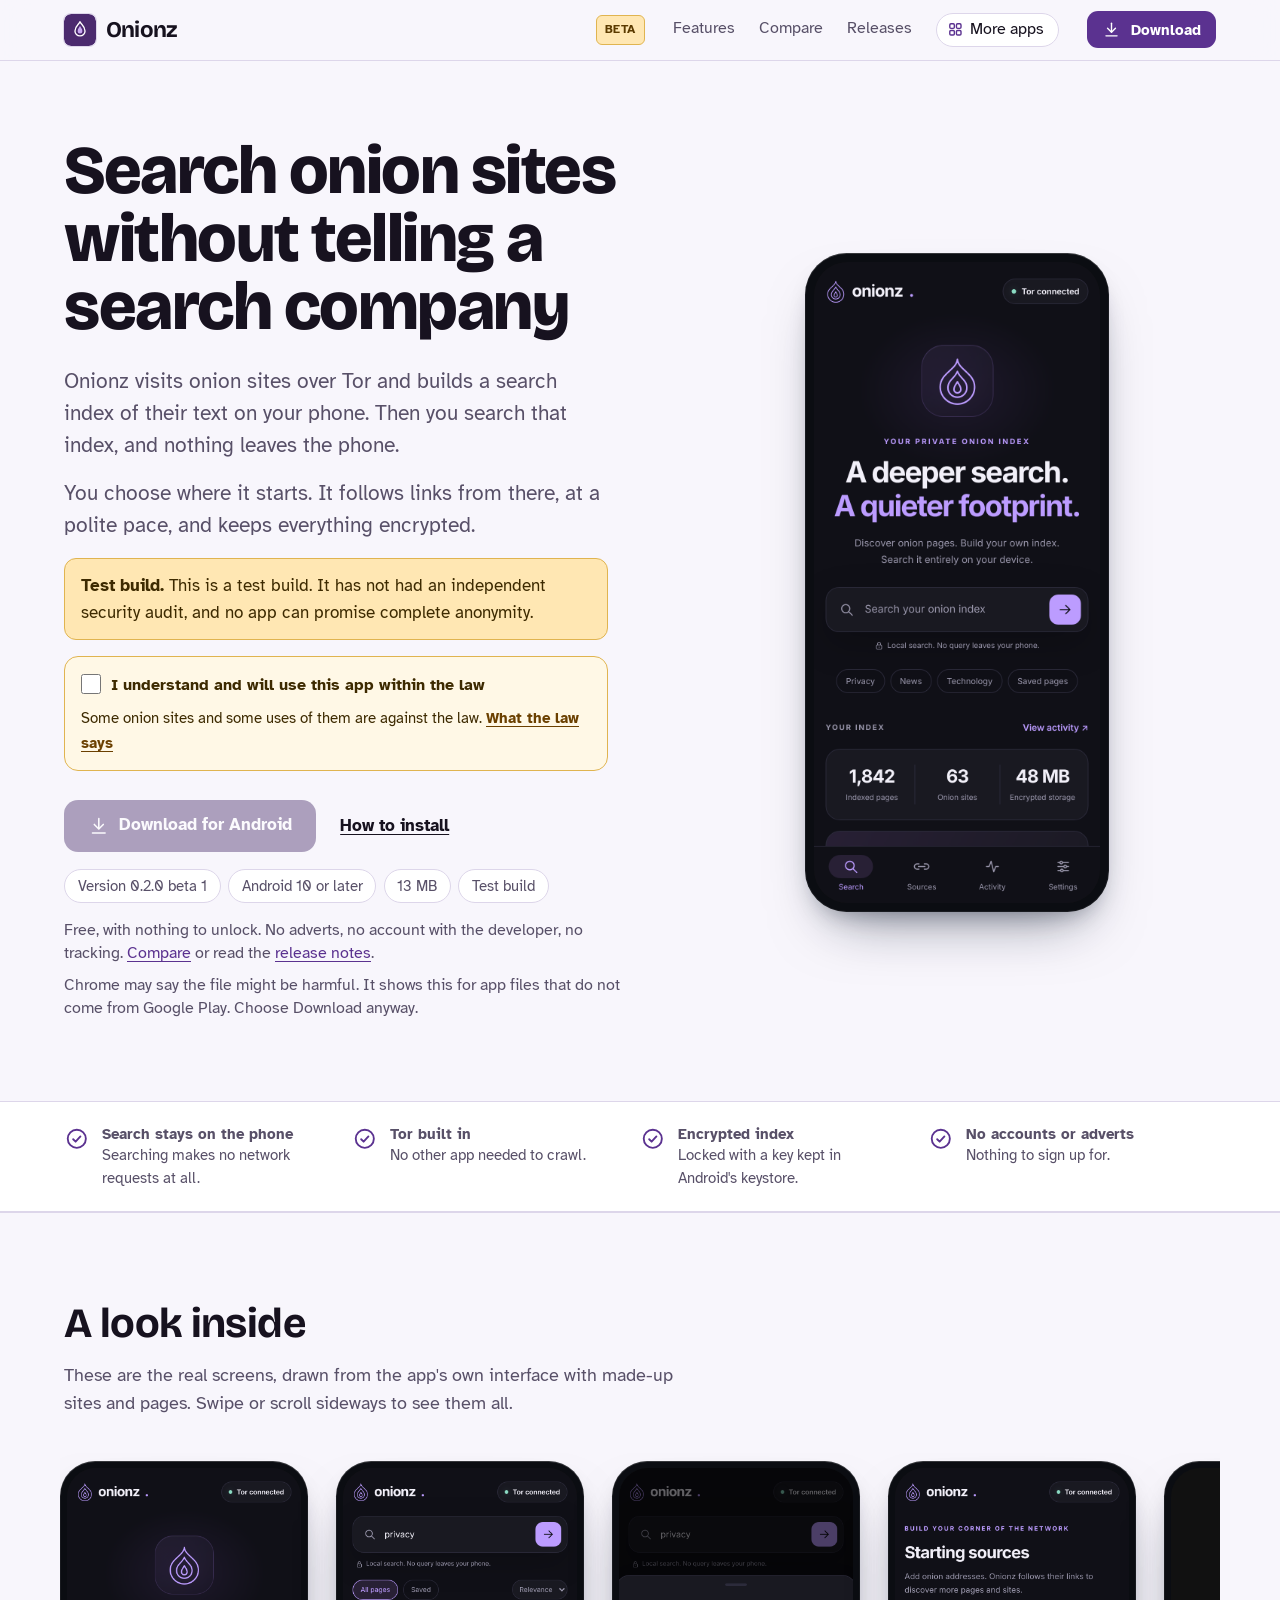
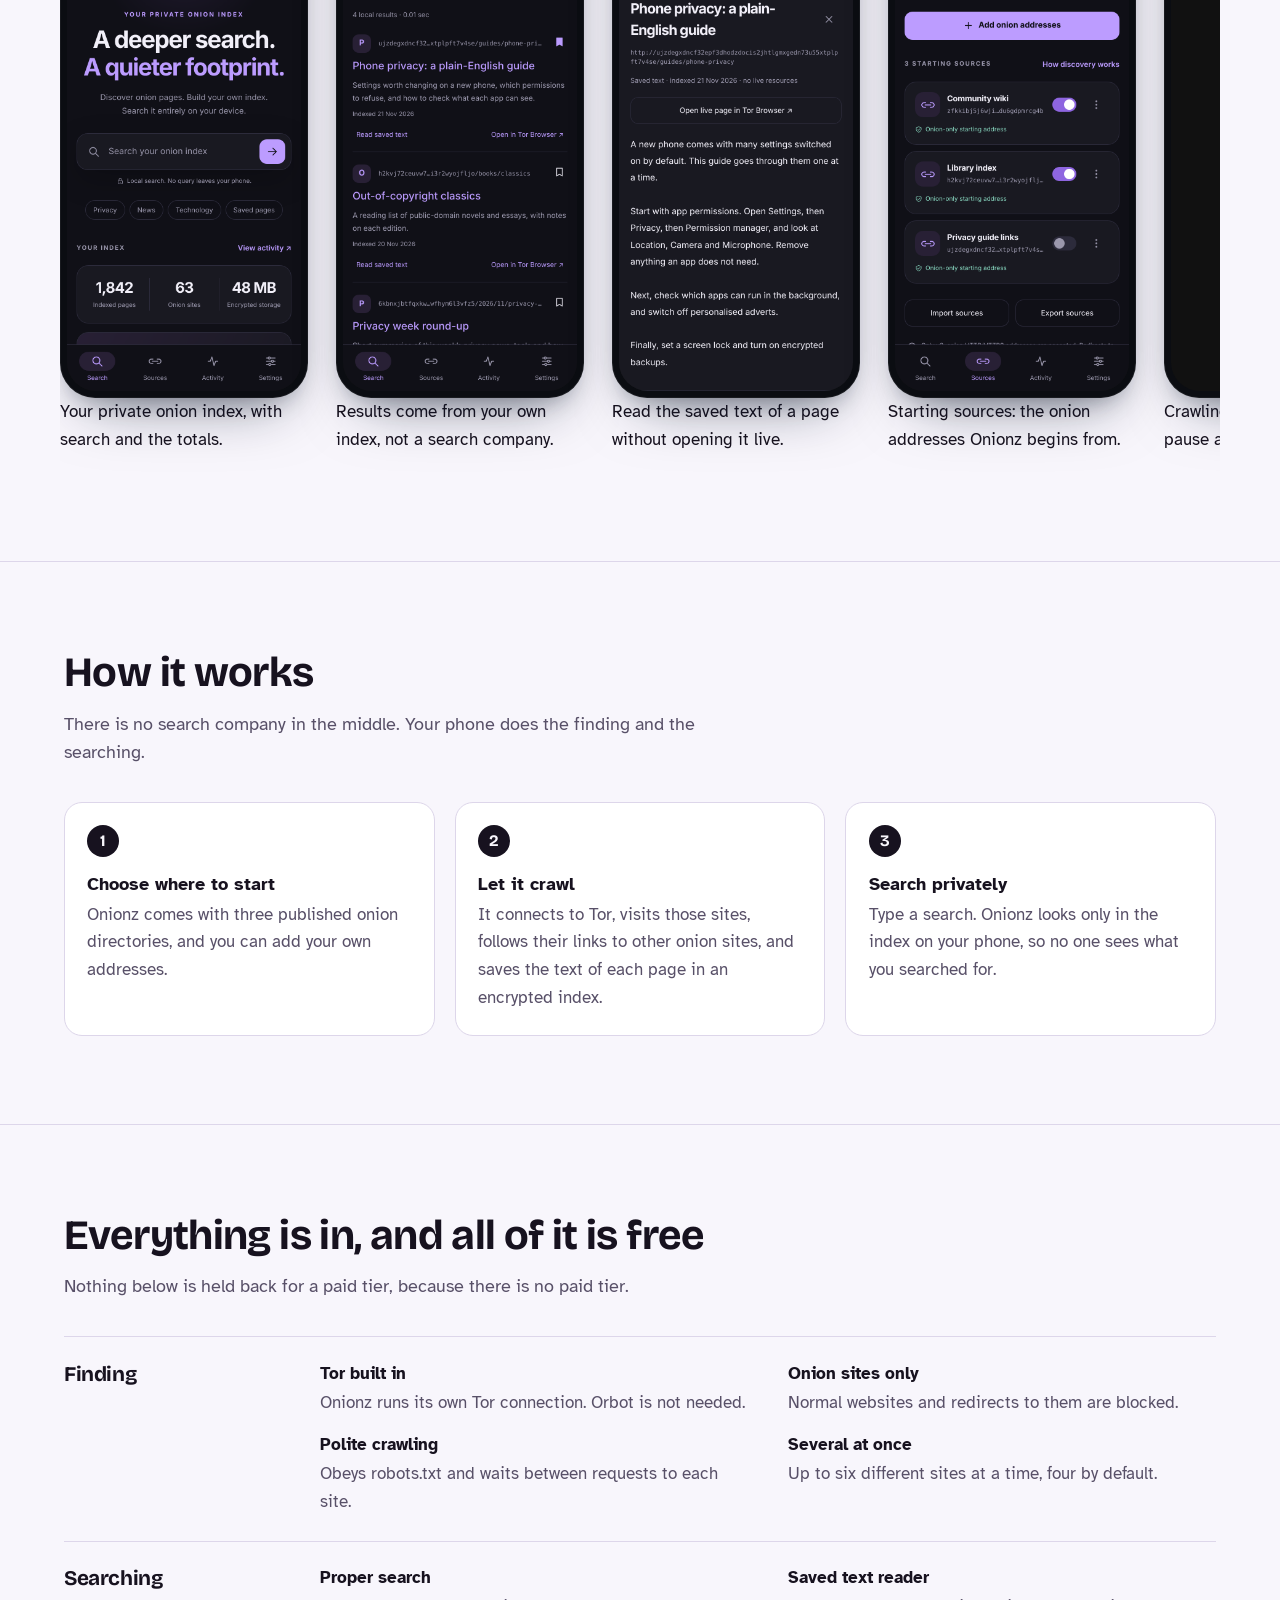
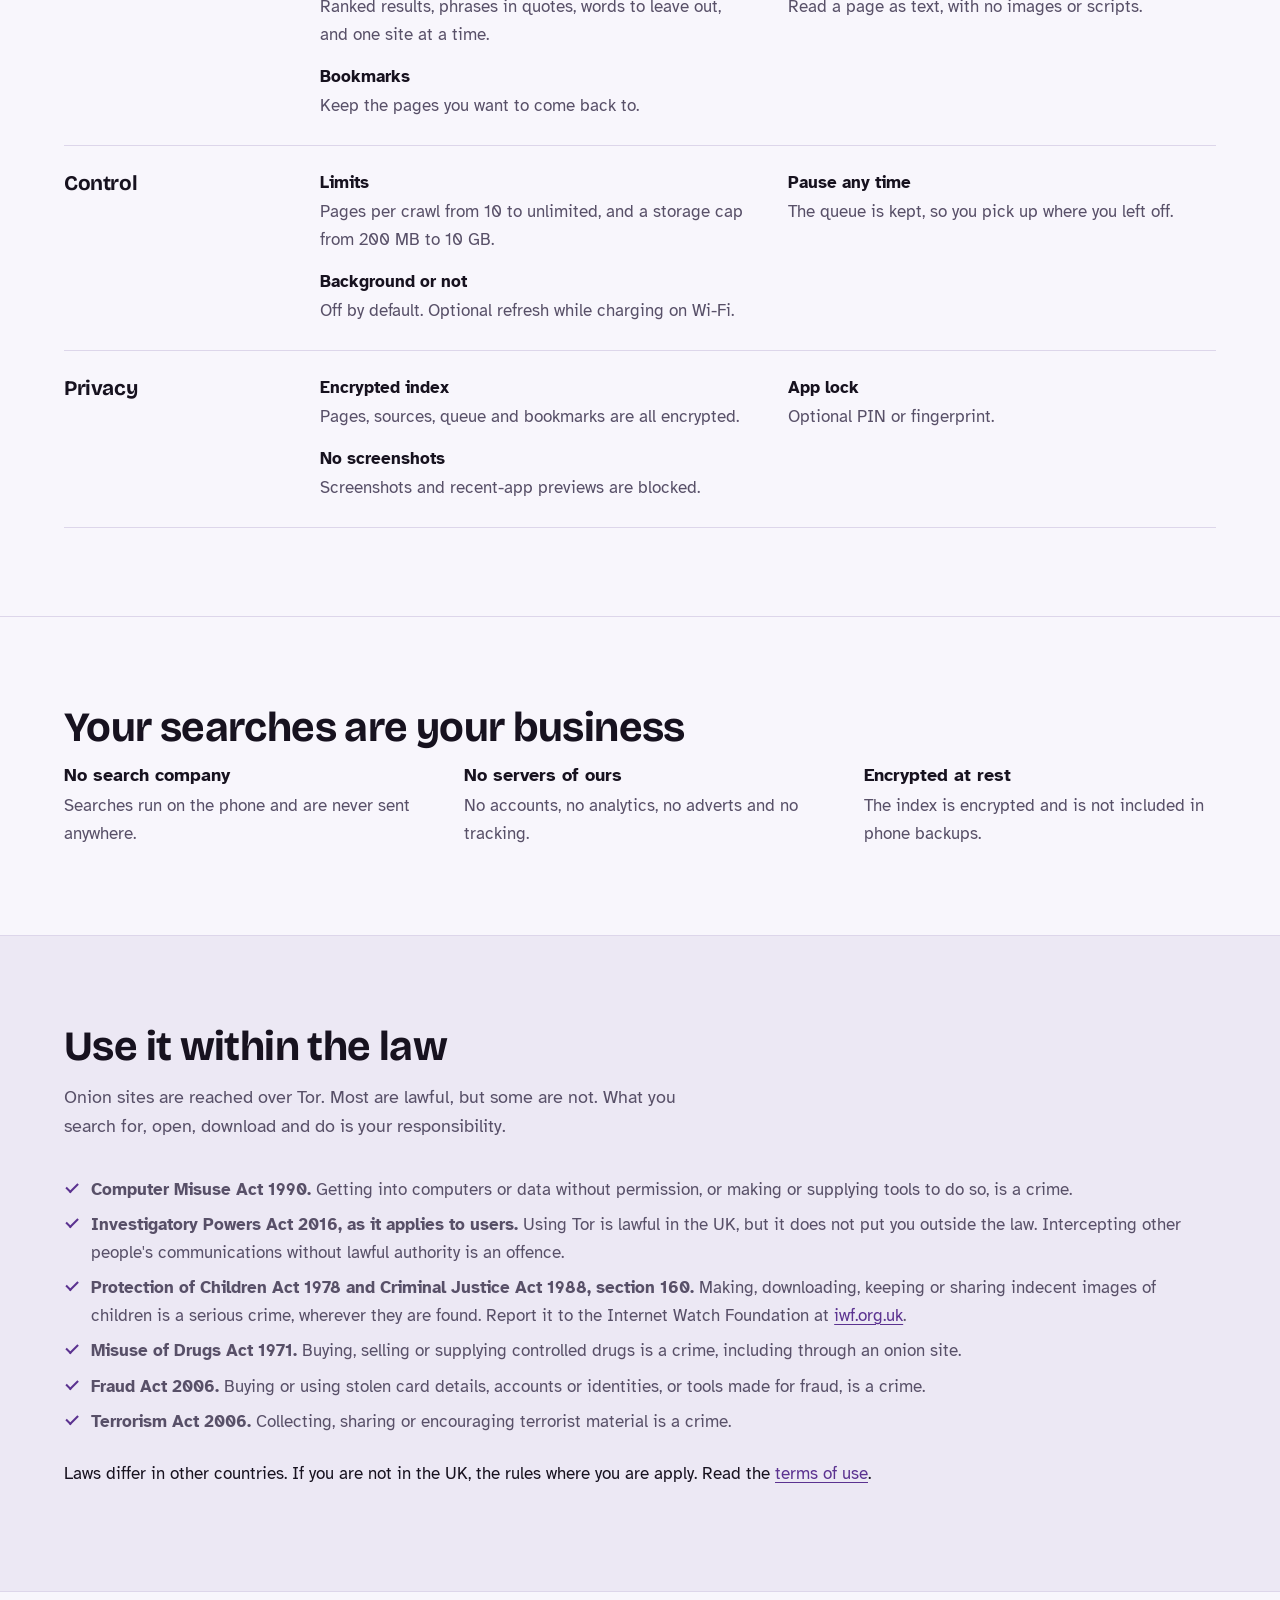
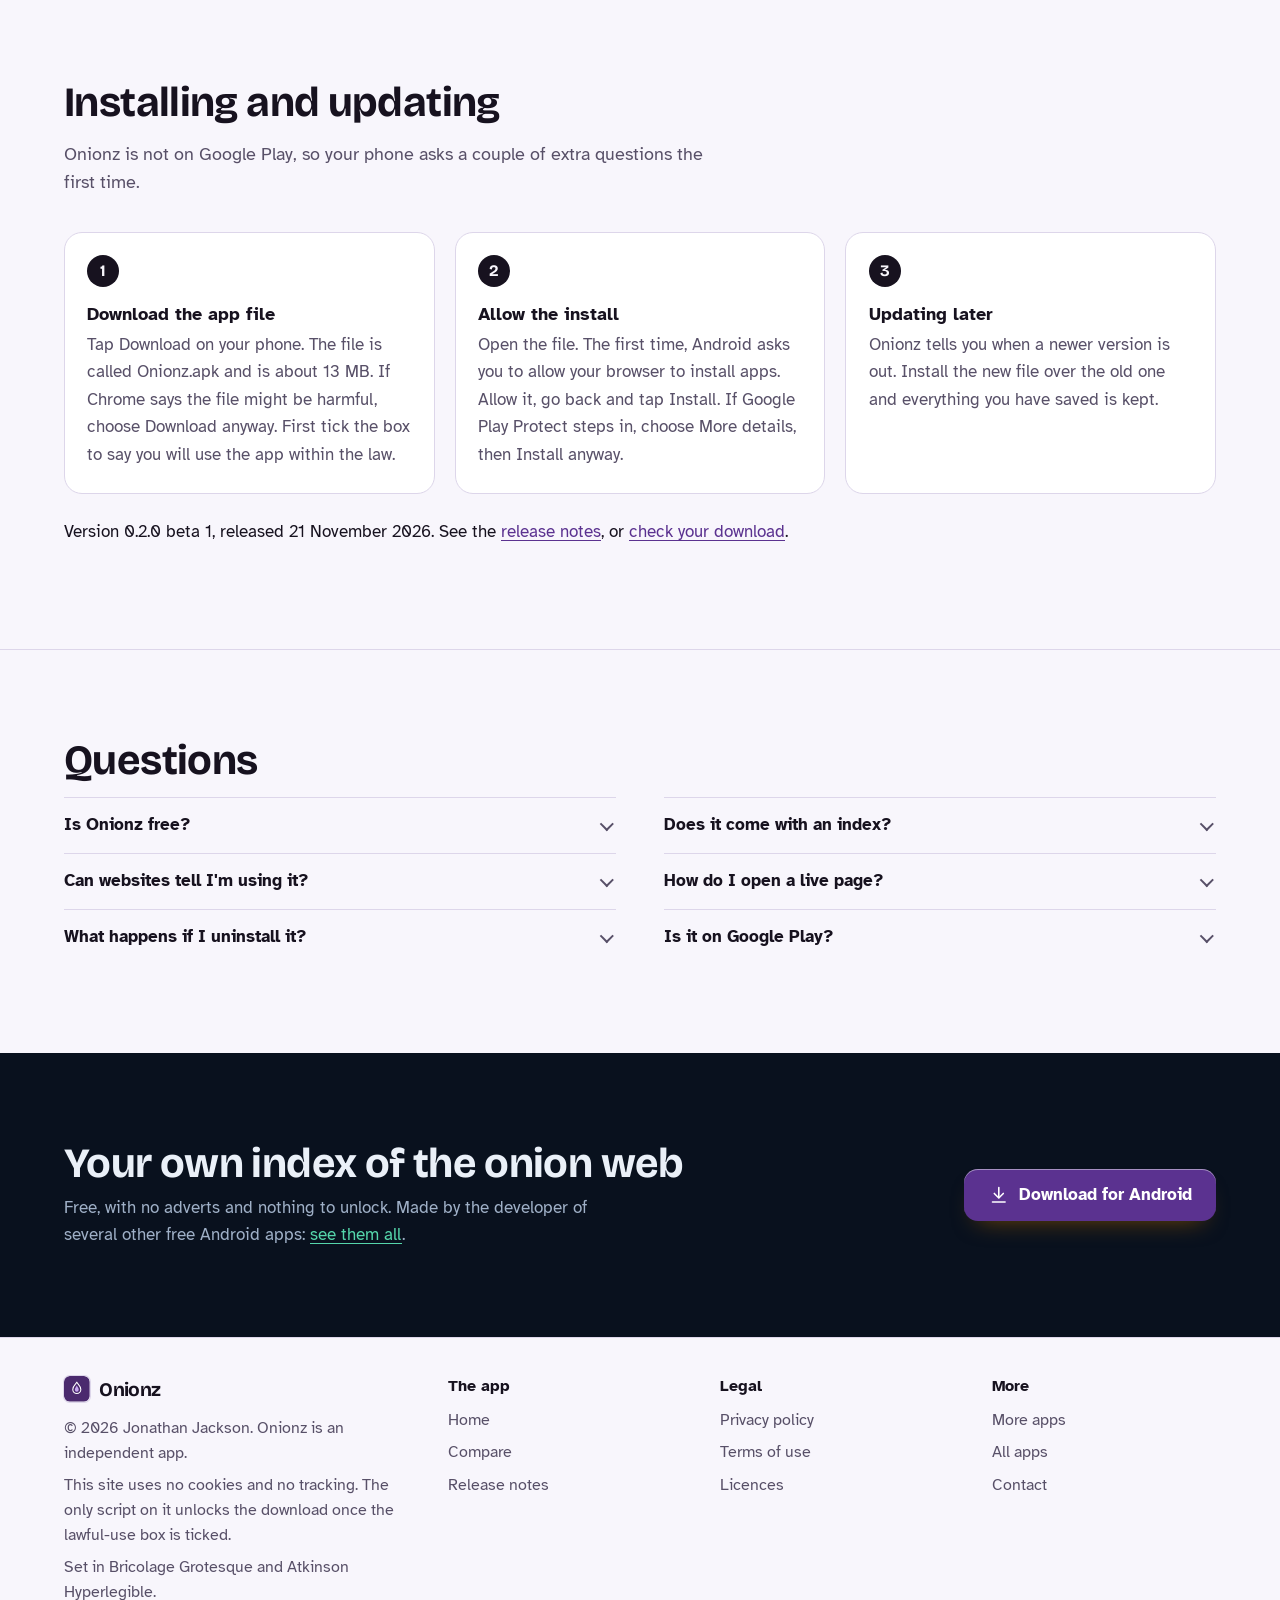
==== index.html @ a72cea72 "Add the website" ====
<!DOCTYPE html>
<html lang="en-GB">
<head>
<meta charset="utf-8">
<meta name="viewport" content="width=device-width, initial-scale=1">
<title>Onionz: private onion search, on your phone</title>
<meta name="description" content="Onionz builds your own search index of onion sites over Tor, on the phone itself, and searches it with no network requests. Encrypted, no accounts, no adverts. A test build.">
<meta name="author" content="Jonathan Jackson">
<link rel="canonical" href="https://customgpter.github.io/onionz/">
<meta name="theme-color" content="#f8f6fc" media="(prefers-color-scheme: light)">
<meta name="theme-color" content="#0d0a14" media="(prefers-color-scheme: dark)">
<meta property="og:type" content="website">
<meta property="og:site_name" content="Onionz">
<meta property="og:title" content="Onionz: private onion search, on your phone">
<meta property="og:description" content="Onionz builds your own search index of onion sites over Tor, on the phone itself, and searches it with no network requests. Encrypted, no accounts, no adverts. A test build.">
<meta property="og:url" content="https://customgpter.github.io/onionz/">
<meta property="og:image" content="https://customgpter.github.io/onionz/assets/og.png">
<meta property="og:image:width" content="1200">
<meta property="og:image:height" content="630">
<meta property="og:image:alt" content="Onionz&#x27;s home screen: your private onion index, with the search box and index totals">
<meta property="og:locale" content="en_GB">
<meta name="twitter:card" content="summary_large_image">
<link rel="icon" href="./assets/favicon.svg" type="image/svg+xml">
<link rel="apple-touch-icon" href="./assets/apple-touch-icon.png">
<link rel="preload" href="./assets/fonts/bricolage-grotesque-latin.woff2" as="font" type="font/woff2" crossorigin>
<link rel="preload" href="./assets/fonts/atkinson-hyperlegible-latin-400-normal.woff2" as="font" type="font/woff2" crossorigin>
<link rel="stylesheet" href="./assets/site.css?v=1">
<link rel="stylesheet" href="./assets/house.css?v=1">
<link rel="stylesheet" href="./assets/apps-list.css?v=1">
<script src="./assets/apps-list.js?v=1" defer></script>
<script type="application/ld+json">{"@context":"https://schema.org","@type":"SoftwareApplication","name":"Onionz","url":"https://customgpter.github.io/onionz/","description":"Onionz builds your own search index of onion sites over Tor, on the phone itself, and searches it with no network requests. Encrypted, no accounts, no adverts. A test build.","applicationCategory":"UtilitiesApplication","operatingSystem":"Android 10 or later","softwareVersion":"0.2.0 beta 1","downloadUrl":"https://github.com/CustomGPTer/onionz/releases/download/v0.2.0-beta1/Onionz.apk","releaseNotes":"https://customgpter.github.io/onionz/releases.html","offers":{"@type":"Offer","price":"0","priceCurrency":"GBP"},"inLanguage":"en-GB","image":"https://customgpter.github.io/onionz/assets/og.png","featureList":["Tor built in","Onion sites only","Polite crawling","Several at once","Proper search","Saved text reader","Bookmarks","Limits","Pause any time","Background or not","Encrypted index","App lock"],"author":{"@type":"Person","name":"Jonathan Jackson"}}</script>
<script type="application/ld+json">{"@context":"https://schema.org","@type":"FAQPage","mainEntity":[{"@type":"Question","name":"Is Onionz free?","acceptedAnswer":{"@type":"Answer","text":"Yes. There is no paid version, no subscription and no adverts."}},{"@type":"Question","name":"Does it come with an index?","acceptedAnswer":{"@type":"Answer","text":"No. It starts empty. The starting sources are where it begins looking, not ready-made results. The first crawl can take a while, as Tor is slow."}},{"@type":"Question","name":"Can websites tell I'm using it?","acceptedAnswer":{"@type":"Answer","text":"Onion sites can see that a crawler is visiting, because Onionz says so. They cannot see your search."}},{"@type":"Question","name":"How do I open a live page?","acceptedAnswer":{"@type":"Answer","text":"Onionz shows the saved text. To open the live page, it hands the address to the official Tor Browser, which you install separately."}},{"@type":"Question","name":"What happens if I uninstall it?","acceptedAnswer":{"@type":"Answer","text":"The index is deleted with the app. It cannot be recovered."}},{"@type":"Question","name":"Is it on Google Play?","acceptedAnswer":{"@type":"Answer","text":"No. It is downloaded from this site as an Android app file. It needs Android 10 or later."}}]}</script>
</head>
<body>
<a class="skip" href="#main">Skip to content</a>
<header class="masthead">
<div class="wrap">
<a class="brand" href="./" aria-label="Onionz home"><svg viewBox="0 0 108 108" aria-hidden="true"><rect width="108" height="108" rx="24" fill="#4b2a6e"/><path d="M54 26c-3 9-17 15-17 31a17 17 0 0 0 34 0c0-16-14-22-17-31z" fill="none" stroke="#fff" stroke-width="4.5" stroke-linejoin="round"/><path d="M54 40c-2 6-8 10-8 18a8 8 0 0 0 16 0c0-8-6-12-8-18z" fill="#c9a7f2"/></svg><span>Onionz</span></a><span class="beta-tag">Beta</span>
<nav aria-label="Main"><ul><li><a href="./#features">Features</a></li><li><a href="./compare.html">Compare</a></li><li><a href="./releases.html">Releases</a></li><li><a class="more-apps" href="./more-apps.html"><svg class="ico" viewBox="0 0 24 24" aria-hidden="true"><rect x="4" y="4" width="6.5" height="6.5" rx="1.6"/><rect x="13.5" y="4" width="6.5" height="6.5" rx="1.6"/><rect x="4" y="13.5" width="6.5" height="6.5" rx="1.6"/><rect x="13.5" y="13.5" width="6.5" height="6.5" rx="1.6"/></svg>More apps</a></li></ul></nav>
<a class="button small" href="./#download"><svg class="ico" viewBox="0 0 24 24" aria-hidden="true"><path d="M12 4v11"/><path d="M7 10.5l5 5 5-5"/><path d="M5 20h14"/></svg>Download</a>
</div>
</header>
<main id="main">
<div class="hero">
<div class="wrap hero-grid">
<div class="hero-copy">
<h1>Search onion sites without telling a search company</h1>
<p class="lede">Onionz visits onion sites over Tor and builds a search index of their text on your phone. Then you search that index, and nothing leaves the phone.</p><p class="lede">You choose where it starts. It follows links from there, at a polite pace, and keeps everything encrypted.</p>
<p class="beta-note"><b>Test build.</b> This is a test build. It has not had an independent security audit, and no app can promise complete anonymity.</p>
<div class="gate-scope"><div class="law-box" data-gate><label><input type="checkbox"> I understand and will use this app within the law</label><p>Some onion sites and some uses of them are against the law. <a href="terms.html#law">What the law says</a></p><noscript><p>Turn on JavaScript to tick the box and download.</p></noscript></div><p class="get" id="download"><a class="button" data-href="https://github.com/CustomGPTer/onionz/releases/download/v0.2.0-beta1/Onionz.apk" aria-disabled="true" role="link" tabindex="-1"><svg class="ico" viewBox="0 0 24 24" aria-hidden="true"><path d="M12 4v11"/><path d="M7 10.5l5 5 5-5"/><path d="M5 20h14"/></svg>Download for Android</a><a class="aside" href="#install">How to install</a></p></div>
<ul class="pills"><li>Version 0.2.0 beta 1</li><li>Android 10 or later</li><li>13 MB</li><li>Test build</li></ul>
<p class="facts">Free, with nothing to unlock. No adverts, no account with the developer, no tracking. <a href="compare.html">Compare</a> or read the <a href="releases.html">release notes</a>.</p>
<p class="facts">Chrome may say the file might be harmful. It shows this for app files that do not come from Google Play. Choose Download anyway.</p>
</div>
<div class="hero-phone"><div class="phone"><img src="./assets/screens/home.png" alt="Your private onion index, with search and the totals." width="393" height="852" fetchpriority="high"></div></div>
</div>
</div>

<section class="promises" aria-label="In short">
<div class="wrap"><ul><li><svg class="ico" viewBox="0 0 24 24" aria-hidden="true"><circle cx="12" cy="12" r="8.5"/><path d="M8.6 12.4l2.3 2.3 4.5-4.9"/></svg><span><b>Search stays on the phone</b><span>Searching makes no network requests at all.</span></span></li><li><svg class="ico" viewBox="0 0 24 24" aria-hidden="true"><circle cx="12" cy="12" r="8.5"/><path d="M8.6 12.4l2.3 2.3 4.5-4.9"/></svg><span><b>Tor built in</b><span>No other app needed to crawl.</span></span></li><li><svg class="ico" viewBox="0 0 24 24" aria-hidden="true"><circle cx="12" cy="12" r="8.5"/><path d="M8.6 12.4l2.3 2.3 4.5-4.9"/></svg><span><b>Encrypted index</b><span>Locked with a key kept in Android&#x27;s keystore.</span></span></li><li><svg class="ico" viewBox="0 0 24 24" aria-hidden="true"><circle cx="12" cy="12" r="8.5"/><path d="M8.6 12.4l2.3 2.3 4.5-4.9"/></svg><span><b>No accounts or adverts</b><span>Nothing to sign up for.</span></span></li></ul></div>
</section>

<section id="screens" aria-labelledby="screens-h">
<div class="wrap">
<h2 id="screens-h">A look inside</h2>
<p class="intro">These are the real screens, drawn from the app&#x27;s own interface with made-up sites and pages. Swipe or scroll sideways to see them all.</p>
<div class="gallery" tabindex="0" role="region" aria-label="Screens from Onionz"><figure class="shot"><div class="phone"><img src="./assets/screens/home.png" alt="Your private onion index, with search and the totals." width="393" height="852" loading="eager" decoding="async"></div><figcaption>Your private onion index, with search and the totals.</figcaption></figure><figure class="shot"><div class="phone"><img src="./assets/screens/search.png" alt="Results come from your own index, not a search company." width="393" height="852" loading="eager" decoding="async"></div><figcaption>Results come from your own index, not a search company.</figcaption></figure><figure class="shot"><div class="phone"><img src="./assets/screens/reader.png" alt="Read the saved text of a page without opening it live." width="393" height="852" loading="eager" decoding="async"></div><figcaption>Read the saved text of a page without opening it live.</figcaption></figure><figure class="shot"><div class="phone"><img src="./assets/screens/sources.png" alt="Starting sources: the onion addresses Onionz begins from." width="393" height="852" loading="eager" decoding="async"></div><figcaption>Starting sources: the onion addresses Onionz begins from.</figcaption></figure><figure class="shot"><div class="phone"><img src="./assets/screens/activity.png" alt="Crawling four sites at once, with pause and resume." width="393" height="852" loading="eager" decoding="async"></div><figcaption>Crawling four sites at once, with pause and resume.</figcaption></figure><figure class="shot"><div class="phone"><img src="./assets/screens/settings.png" alt="Limits for pages, storage and how many sites at once." width="393" height="852" loading="eager" decoding="async"></div><figcaption>Limits for pages, storage and how many sites at once.</figcaption></figure></div>
</div>
</section>

<section id="how" aria-labelledby="how-h">
<div class="wrap">
<h2 id="how-h">How it works</h2>
<p class="intro">There is no search company in the middle. Your phone does the finding and the searching.</p>
<ol class="steps"><li><h3>Choose where to start</h3><p>Onionz comes with three published onion directories, and you can add your own addresses.</p></li><li><h3>Let it crawl</h3><p>It connects to Tor, visits those sites, follows their links to other onion sites, and saves the text of each page in an encrypted index.</p></li><li><h3>Search privately</h3><p>Type a search. Onionz looks only in the index on your phone, so no one sees what you searched for.</p></li></ol>
</div>
</section>

<section id="features" aria-labelledby="features-h">
<div class="wrap">
<h2 id="features-h">Everything is in, and all of it is free</h2>
<p class="intro">Nothing below is held back for a paid tier, because there is no paid tier.</p>
<div class="groups"><div class="group"><h3>Finding</h3><dl><div><dt>Tor built in</dt><dd>Onionz runs its own Tor connection. Orbot is not needed.</dd></div><div><dt>Onion sites only</dt><dd>Normal websites and redirects to them are blocked.</dd></div><div><dt>Polite crawling</dt><dd>Obeys robots.txt and waits between requests to each site.</dd></div><div><dt>Several at once</dt><dd>Up to six different sites at a time, four by default.</dd></div></dl></div><div class="group"><h3>Searching</h3><dl><div><dt>Proper search</dt><dd>Ranked results, phrases in quotes, words to leave out, and one site at a time.</dd></div><div><dt>Saved text reader</dt><dd>Read a page as text, with no images or scripts.</dd></div><div><dt>Bookmarks</dt><dd>Keep the pages you want to come back to.</dd></div></dl></div><div class="group"><h3>Control</h3><dl><div><dt>Limits</dt><dd>Pages per crawl from 10 to unlimited, and a storage cap from 200 MB to 10 GB.</dd></div><div><dt>Pause any time</dt><dd>The queue is kept, so you pick up where you left off.</dd></div><div><dt>Background or not</dt><dd>Off by default. Optional refresh while charging on Wi-Fi.</dd></div></dl></div><div class="group"><h3>Privacy</h3><dl><div><dt>Encrypted index</dt><dd>Pages, sources, queue and bookmarks are all encrypted.</dd></div><div><dt>App lock</dt><dd>Optional PIN or fingerprint.</dd></div><div><dt>No screenshots</dt><dd>Screenshots and recent-app previews are blocked.</dd></div></dl></div></div>
</div>
</section>

<section id="privacy" aria-labelledby="privacy-h">
<div class="wrap">
<h2 id="privacy-h">Your searches are your business</h2>
<ul class="plain"><li><h3>No search company</h3><p>Searches run on the phone and are never sent anywhere.</p></li><li><h3>No servers of ours</h3><p>No accounts, no analytics, no adverts and no tracking.</p></li><li><h3>Encrypted at rest</h3><p>The index is encrypted and is not included in phone backups.</p></li></ul>
</div>
</section>

<section id="law" aria-labelledby="law-h" class="law-band">
<div class="wrap">
<h2 id="law-h">Use it within the law</h2>
<p class="intro">Onion sites are reached over Tor. Most are lawful, but some are not. What you search for, open, download and do is your responsibility.</p>
<ul class="ticks"><li><b>Computer Misuse Act 1990.</b> Getting into computers or data without permission, or making or supplying tools to do so, is a crime.</li><li><b>Investigatory Powers Act 2016, as it applies to users.</b> Using Tor is lawful in the UK, but it does not put you outside the law. Intercepting other people's communications without lawful authority is an offence.</li><li><b>Protection of Children Act 1978 and Criminal Justice Act 1988, section 160.</b> Making, downloading, keeping or sharing indecent images of children is a serious crime, wherever they are found. Report it to the Internet Watch Foundation at <a href="https://www.iwf.org.uk">iwf.org.uk</a>.</li><li><b>Misuse of Drugs Act 1971.</b> Buying, selling or supplying controlled drugs is a crime, including through an onion site.</li><li><b>Fraud Act 2006.</b> Buying or using stolen card details, accounts or identities, or tools made for fraud, is a crime.</li><li><b>Terrorism Act 2006.</b> Collecting, sharing or encouraging terrorist material is a crime.</li></ul>
<p class="after-table">Laws differ in other countries. If you are not in the UK, the rules where you are apply. Read the <a href="terms.html#law">terms of use</a>.</p>
</div>
</section>
<section id="install" aria-labelledby="install-h">
<div class="wrap">
<h2 id="install-h">Installing and updating</h2>
<p class="intro">Onionz is not on Google Play, so your phone asks a couple of extra questions the first time.</p>
<ol class="steps"><li><h3>Download the app file</h3><p>Tap Download on your phone. The file is called Onionz.apk and is about 13 MB. If Chrome says the file might be harmful, choose Download anyway. First tick the box to say you will use the app within the law.</p></li><li><h3>Allow the install</h3><p>Open the file. The first time, Android asks you to allow your browser to install apps. Allow it, go back and tap Install. If Google Play Protect steps in, choose More details, then Install anyway.</p></li><li><h3>Updating later</h3><p>Onionz tells you when a newer version is out. Install the new file over the old one and everything you have saved is kept.</p></li></ol>
<p class="after-table">Version 0.2.0 beta 1, released 21 November 2026. See the <a href="releases.html">release notes</a>, or <a href="releases.html#checking">check your download</a>.</p>
</div>
</section>

<section id="questions" aria-labelledby="questions-h">
<div class="wrap">
<h2 id="questions-h">Questions</h2>
<div class="faq"><details><summary>Is Onionz free?</summary><p>Yes. There is no paid version, no subscription and no adverts.</p></details><details><summary>Does it come with an index?</summary><p>No. It starts empty. The starting sources are where it begins looking, not ready-made results. The first crawl can take a while, as Tor is slow.</p></details><details><summary>Can websites tell I&#x27;m using it?</summary><p>Onion sites can see that a crawler is visiting, because Onionz says so. They cannot see your search.</p></details><details><summary>How do I open a live page?</summary><p>Onionz shows the saved text. To open the live page, it hands the address to the official Tor Browser, which you install separately.</p></details><details><summary>What happens if I uninstall it?</summary><p>The index is deleted with the app. It cannot be recovered.</p></details><details><summary>Is it on Google Play?</summary><p>No. It is downloaded from this site as an Android app file. It needs Android 10 or later.</p></details></div>
</div>
</section>

<section class="closing" aria-labelledby="closing-h">
<div class="wrap">
<div><h2 id="closing-h">Your own index of the onion web</h2><p>Free, with no adverts and nothing to unlock. Made by the developer of several other free Android apps: <a href="more-apps.html">see them all</a>.</p></div>
<a class="button" href="./#download"><svg class="ico" viewBox="0 0 24 24" aria-hidden="true"><path d="M12 4v11"/><path d="M7 10.5l5 5 5-5"/><path d="M5 20h14"/></svg>Download for Android</a>
</div>
</section>
</main>
<footer class="colophon">
<div class="wrap">
<div>
<a class="brand" href="./" aria-label="Onionz home"><svg viewBox="0 0 108 108" aria-hidden="true"><rect width="108" height="108" rx="24" fill="#4b2a6e"/><path d="M54 26c-3 9-17 15-17 31a17 17 0 0 0 34 0c0-16-14-22-17-31z" fill="none" stroke="#fff" stroke-width="4.5" stroke-linejoin="round"/><path d="M54 40c-2 6-8 10-8 18a8 8 0 0 0 16 0c0-8-6-12-8-18z" fill="#c9a7f2"/></svg><span>Onionz</span></a>
<p>&copy; 2026 Jonathan Jackson. Onionz is an independent app.</p>
<p>This site uses no cookies and no tracking. The only script on it unlocks the download once the lawful-use box is ticked.</p>
<p>Set in Bricolage Grotesque and Atkinson Hyperlegible.</p>
</div>
<nav aria-label="The app"><h2>The app</h2><ul>
<li><a href="./">Home</a></li>
<li><a href="./compare.html">Compare</a></li>
<li><a href="./releases.html">Release notes</a></li>

</ul></nav>
<nav aria-label="Legal"><h2>Legal</h2><ul>
<li><a href="./privacy.html">Privacy policy</a></li>
<li><a href="./terms.html">Terms of use</a></li>
<li><a href="./licences.html">Licences</a></li>
</ul></nav>
<nav aria-label="More"><h2>More</h2><ul>
<li><a href="./more-apps.html">More apps</a></li>
<li><a href="https://customgpter.github.io/">All apps</a></li>
<li><a href="https://github.com/CustomGPTer/onionz/issues">Contact</a></li>
</ul></nav>
</div>
</footer>
</body>
</html>
---- assets/site.css ----
@font-face{font-family:"Bricolage Grotesque";src:url("fonts/bricolage-grotesque-latin.woff2") format("woff2");font-weight:200 800;font-style:normal;font-display:swap}
@font-face{font-family:"Atkinson Hyperlegible";src:url("fonts/atkinson-hyperlegible-latin-400-normal.woff2") format("woff2");font-weight:400;font-style:normal;font-display:swap}
@font-face{font-family:"Atkinson Hyperlegible";src:url("fonts/atkinson-hyperlegible-latin-700-normal.woff2") format("woff2");font-weight:700;font-style:normal;font-display:swap}

/* Daylight page, night-time camera. The lamp colour is kept for the one thing to press and for what the camera has seen. */
:root{
  --page:#f2f5f9; --panel:#ffffff; --raised:#e8edf3; --ink:#0d1a2b; --soft:#465468; --rule:#d2dae4;
  --accent:#0a6a55; --accent-ink:#ffffff; --warn:#8a5200; --rec:#d3302f;
  --lamp:#ffb347; --lamp-ink:#231400; --lamp-text:#8a5200;
  --night:#09111e; --night-2:#111d30; --night-3:#1a2a43; --night-ink:#eaf0f8; --night-soft:#9fb0c7; --night-rule:#24364f; --iris:#55d6ab;
  --display:"Bricolage Grotesque","Atkinson Hyperlegible",system-ui,sans-serif;
  --sans:"Atkinson Hyperlegible",system-ui,-apple-system,"Segoe UI",Roboto,sans-serif;
  --mono:ui-monospace,SFMono-Regular,Menlo,Consolas,"Liberation Mono",monospace;
  color-scheme:light dark;
}
@media (prefers-color-scheme:dark){
  :root{--page:#0a111b; --panel:#111a27; --raised:#182434; --ink:#e9eef5; --soft:#a0aec0; --rule:#243247;
    --accent:#55d6ab; --accent-ink:#00281d; --warn:#ffb347; --rec:#ff6163; --lamp-text:#ffb347}
}

*,*::before,*::after{box-sizing:border-box}
html{-webkit-text-size-adjust:100%;scroll-behavior:smooth;scroll-padding-top:5.5rem}
@media (prefers-reduced-motion:reduce){html{scroll-behavior:auto}}
body{margin:0;background:var(--page);color:var(--ink);font:400 1.0625rem/1.62 var(--sans);text-rendering:optimizeLegibility;-webkit-font-smoothing:antialiased}
img,svg{max-width:100%;display:block}
a{color:var(--accent);text-decoration-thickness:.07em;text-underline-offset:.2em}
a:hover{text-decoration-thickness:.13em}
:focus-visible{outline:3px solid var(--lamp);outline-offset:3px;border-radius:6px}
code{font:.9em/1 var(--mono);overflow-wrap:anywhere}
h1,h2,h3{font-family:var(--display);font-weight:700;letter-spacing:-.015em;line-height:1.08;margin:0;text-wrap:balance}
p{margin:0 0 1rem}
.skip{position:absolute;left:-999px;top:0;background:var(--ink);color:var(--page);padding:.6rem 1rem;z-index:30;border-radius:0 0 8px 0}
.skip:focus{left:0}
.sr{position:absolute;width:1px;height:1px;overflow:hidden;clip-path:inset(50%);white-space:nowrap}
.wrap{width:min(72rem,100% - 2.5rem);margin-inline:auto}
.measure{max-width:44rem}
.ico{width:1.25em;height:1.25em;flex:none;fill:none;stroke:currentColor;stroke-width:1.75;stroke-linecap:round;stroke-linejoin:round}

/* ---------- masthead */
.masthead{position:sticky;top:0;z-index:20;background:color-mix(in srgb,var(--page) 88%,transparent);-webkit-backdrop-filter:blur(14px) saturate(1.3);backdrop-filter:blur(14px) saturate(1.3);border-bottom:1px solid var(--rule)}
.masthead .wrap{display:flex;flex-wrap:wrap;align-items:center;gap:.35rem 1.75rem;padding-block:.7rem}
.brand{display:inline-flex;align-items:center;gap:.6rem;font:700 1.4rem/1 var(--display);letter-spacing:-.03em;color:var(--ink);text-decoration:none;margin-right:auto}
.brand svg{width:2rem;height:2rem;flex:none;border-radius:.5rem;box-shadow:0 0 0 1px var(--rule)}
.masthead nav ul{display:flex;flex-wrap:wrap;align-items:center;gap:.15rem 1.5rem;list-style:none;margin:0;padding:0;font-size:1rem;line-height:1.3}
.masthead nav a{display:inline-flex;align-items:center;gap:.4rem;color:var(--soft);text-decoration:none;padding-block:.45rem;border-bottom:2px solid transparent}
.masthead nav a:hover{color:var(--ink)}
.masthead nav a[aria-current="page"]{color:var(--ink);border-bottom-color:var(--lamp)}
.masthead nav a.more-apps{color:var(--ink);border:1px solid var(--rule);border-radius:999px;padding:.34rem .85rem .34rem .65rem;background:var(--panel)}
.masthead nav a.more-apps .ico{width:1.05em;height:1.05em;color:var(--accent);stroke-width:2}
.masthead nav a.more-apps:hover,.masthead nav a.more-apps[aria-current="page"]{border-color:var(--accent)}
.button{display:inline-flex;align-items:center;gap:.6rem;background:var(--lamp);color:var(--lamp-ink);font:700 1.08rem/1.2 var(--sans);text-decoration:none;padding:.95rem 1.5rem;border-radius:14px;box-shadow:0 1px 0 rgba(255,255,255,.45) inset,0 12px 24px -14px rgba(138,82,0,.9)}
.button:hover{background:#ffc56e}
.button:active{transform:translateY(1px)}
.button.small{font-size:.95rem;padding:.55rem .95rem;border-radius:11px;box-shadow:none}
.button.quiet{background:none;box-shadow:none;border:1px solid var(--rule);color:var(--ink)}
.button.quiet:hover{border-color:var(--ink);background:none}
@media (max-width:52rem){
  .masthead nav{order:3;flex:1 0 100%}
  .masthead nav ul{gap:.1rem .85rem;font-size:.95rem}
  .masthead nav .wide{display:none}
}
@media (max-width:24rem){.masthead nav a.more-apps .ico{display:none}.masthead nav a.more-apps{padding-inline:.7rem}}

/* ---------- hero */
.hero{padding-block:clamp(2.2rem,6vw,4.75rem) clamp(2.5rem,6vw,4.5rem);overflow:hidden}
.hero-grid{display:grid;gap:clamp(2.25rem,5vw,4rem);align-items:center}
@media (min-width:62rem){.hero-grid{grid-template-columns:minmax(0,11fr) minmax(0,10fr)}}
.hero h1{font-size:clamp(2.6rem,6vw,4.25rem);font-weight:800;line-height:1;letter-spacing:-.022em;margin-bottom:1.5rem}
.lede{font-size:clamp(1.14rem,2vw,1.3rem);line-height:1.55;color:var(--soft);margin:0 0 1rem;max-width:34rem}
.get{display:flex;flex-wrap:wrap;align-items:center;gap:.9rem 1.5rem;margin:1.8rem 0 1.1rem}
.get .aside{font-weight:700;color:var(--ink)}
.facts{font-size:.98rem;line-height:1.5;color:var(--soft);margin:0 0 .5rem;max-width:36rem}
.pills{display:flex;flex-wrap:wrap;gap:.45rem;list-style:none;margin:0 0 1rem;padding:0;font-size:.95rem}
.pills li{border:1px solid var(--rule);border-radius:999px;padding:.22rem .8rem;background:var(--panel);color:var(--soft)}

/* the monitor: the camera's view, the day beneath it, and the alert it sends */
.monitor{position:relative;max-width:36rem;margin-inline:auto;width:100%;padding-bottom:3.1rem}
@media (min-width:62rem){.monitor{margin-inline:auto 0}}
.screen{position:relative;background:var(--night);border-radius:22px;padding:.6rem;box-shadow:0 0 0 1px var(--night-rule),0 30px 60px -30px rgba(9,17,30,.75)}
.cam{position:relative;border-radius:15px;overflow:hidden;aspect-ratio:16/10;background:#0b1626}
.cam svg{width:100%;height:100%}
.cam text{font:700 15px var(--sans);fill:#231400}
.hud{position:absolute;display:inline-flex;align-items:center;gap:.4rem;font:700 .76rem/1 var(--sans);color:var(--night-ink);background:rgba(6,12,22,.62);border-radius:999px;padding:.38rem .65rem;letter-spacing:.01em}
.hud i{width:.5rem;height:.5rem;border-radius:50%;background:var(--iris)}
.hud.watching{left:.7rem;top:.7rem}
.hud.rec{right:.7rem;top:.7rem}
.hud.rec i{background:#ff5a5c}
.hud.stamp{left:.7rem;bottom:.7rem;font:400 .74rem/1 var(--mono);border-radius:6px;color:#d5deea}
.hud.place{right:.7rem;bottom:.7rem;border-radius:6px;font-weight:400;color:#d5deea}
.day{padding:.85rem .55rem 2rem;color:var(--night-soft);font-size:.8rem;line-height:1.2}
.day-head{display:flex;justify-content:space-between;margin-bottom:.6rem}
.day-head b{color:var(--night-ink)}
.track{position:relative;height:1.5rem;border-radius:7px;background:repeating-linear-gradient(90deg,var(--night-3) 0 1px,transparent 1px calc(100% / 24)),var(--night-2);box-shadow:inset 0 0 0 1px var(--night-rule)}
.ev{position:absolute;top:3px;bottom:3px;width:max(5px,1.1%);border-radius:3px;background:var(--iris);left:var(--at)}
.ev.seen{background:var(--lamp)}
.now{position:absolute;top:-4px;bottom:-4px;left:var(--at);width:2px;background:var(--night-ink);border-radius:2px}
.hours{display:flex;justify-content:space-between;margin-top:.4rem;font-size:.72rem}
.alert{position:absolute;right:-.4rem;bottom:0;display:flex;align-items:center;gap:.75rem;width:min(19rem,88%);background:var(--panel);color:var(--ink);border:1px solid var(--rule);border-radius:16px;padding:.65rem .8rem;box-shadow:0 18px 36px -18px rgba(9,17,30,.55)}
.alert .thumb{flex:none;width:3.1rem;height:3.1rem;border-radius:10px;background:linear-gradient(160deg,#16263d,#0b1626);position:relative;overflow:hidden}
.alert .thumb::before{content:"";position:absolute;left:50%;bottom:0;width:38%;height:62%;translate:-50% 0;border-radius:40% 40% 0 0;background:#6f86a6}
.alert .thumb::after{content:"";position:absolute;left:50%;top:14%;width:26%;aspect-ratio:1;translate:-50% 0;border-radius:50%;background:#8ea4c2}
.alert b{display:block;font-size:.98rem;line-height:1.25}
.alert span{display:block;font-size:.86rem;color:var(--soft);line-height:1.3}
.alert .dot{flex:none;width:.6rem;height:.6rem;border-radius:50%;background:var(--lamp);margin-left:auto;box-shadow:0 0 0 4px color-mix(in srgb,var(--lamp) 25%,transparent)}
@media (max-width:26rem){.alert{right:0}}
@media (prefers-reduced-motion:no-preference){
  .cam .spill{animation:vg-in .9s ease-out .25s both}
  .cam .who{animation:vg-step .9s cubic-bezier(.2,.8,.25,1) .9s both}
  .cam .mark{animation:vg-lock .45s cubic-bezier(.3,1.4,.5,1) 1.7s both;transform-box:fill-box;transform-origin:center}
  .hud.rec{animation:vg-in .3s ease-out 2.05s both}
  .hud.rec i{animation:vg-blink 1.2s steps(2,jump-none) 2.3s 4}
  .ev.seen,.now{animation:vg-pop .4s cubic-bezier(.3,1.5,.5,1) 2.4s both}
  .alert{animation:vg-rise .6s cubic-bezier(.2,.8,.25,1) 2.9s both}
  @keyframes vg-in{from{opacity:0}to{opacity:1}}
  @keyframes vg-step{from{opacity:0;transform:translateX(18px)}to{opacity:1;transform:none}}
  @keyframes vg-lock{from{opacity:0;transform:scale(1.12)}to{opacity:1;transform:none}}
  @keyframes vg-blink{from{opacity:1}to{opacity:.25}}
  @keyframes vg-pop{from{opacity:0;transform:scaleY(.2)}to{opacity:1;transform:none}}
  @keyframes vg-rise{from{opacity:0;transform:translateY(14px)}to{opacity:1;transform:none}}
}

/* ---------- sections */
section{padding-block:clamp(3rem,7vw,5.5rem)}
section + section{border-top:1px solid var(--rule)}
h2{font-size:clamp(1.8rem,3.6vw,2.6rem);margin-bottom:.9rem}
h3{font:700 1.1rem/1.3 var(--sans);letter-spacing:0;margin:0 0 .3rem}
.intro{color:var(--soft);max-width:40rem;margin-bottom:2.2rem;font-size:1.1rem}

.promises{padding-block:0;border-block:1px solid var(--rule);background:var(--panel)}
.promises ul{list-style:none;margin:0;padding:0;display:grid;grid-template-columns:repeat(auto-fit,minmax(min(100%,14rem),1fr))}
.promises li{display:flex;gap:.8rem;align-items:flex-start;padding:1.4rem 1.5rem 1.4rem 0}
.promises .ico{width:1.6rem;height:1.6rem;color:var(--accent);margin-top:.1rem}
.promises b{display:block;line-height:1.3}
.promises span{color:var(--soft);font-size:.96rem;line-height:1.45;display:block}
.hero + .promises{border-top:1px solid var(--rule)}

.steps{list-style:none;counter-reset:s;margin:0;padding:0;display:grid;gap:1.25rem}
@media (min-width:52rem){.steps{grid-template-columns:repeat(3,minmax(0,1fr))}}
.steps li{counter-increment:s;background:var(--panel);border:1px solid var(--rule);border-radius:18px;padding:1.4rem 1.4rem 1.5rem}
.steps li::before{content:counter(s);display:grid;place-items:center;width:2rem;height:2rem;border-radius:50%;background:var(--ink);color:var(--page);font:700 1rem/1 var(--display);margin-bottom:1rem}
.steps p{margin:0;color:var(--soft)}

.notices{display:grid;gap:1.25rem}
@media (min-width:52rem){.notices{grid-template-columns:repeat(2,minmax(0,1fr))}}
.sense{background:var(--night);color:var(--night-ink);border-radius:20px;padding:1.5rem 1.5rem 1.6rem;box-shadow:0 0 0 1px var(--night-rule)}
.sense h3{font:700 1.35rem/1.2 var(--display);letter-spacing:-.02em;margin-bottom:.35rem}
.sense p{color:var(--night-soft);margin-bottom:1.1rem}
.chips{display:flex;flex-wrap:wrap;gap:.5rem;list-style:none;margin:0;padding:0}
.chips li{display:inline-flex;align-items:center;gap:.45rem;border:1px solid var(--night-rule);background:var(--night-2);border-radius:10px;padding:.42rem .75rem .42rem .6rem;font-size:.98rem;line-height:1.2}
.chips .ico{color:var(--lamp)}

.groups{display:grid;gap:0}
.group{display:grid;gap:.4rem 3rem;padding-block:1.6rem;border-top:1px solid var(--rule)}
.group:last-child{border-bottom:1px solid var(--rule)}
@media (min-width:56rem){.group{grid-template-columns:13rem minmax(0,1fr)}}
.group > h3{font:700 1.3rem/1.2 var(--display);letter-spacing:-.02em;color:var(--ink)}
.group dl{margin:0;display:grid;gap:1.1rem 2.5rem}
@media (min-width:40rem){.group dl{grid-template-columns:repeat(2,minmax(0,1fr))}}
.group dt{font-weight:700;line-height:1.35}
.group dd{margin:.2rem 0 0;color:var(--soft)}

.setups{display:grid;gap:1.25rem}
@media (min-width:52rem){.setups{grid-template-columns:repeat(2,minmax(0,1fr))}}
.setup{background:var(--panel);border:1px solid var(--rule);border-radius:20px;padding:1.5rem}
.setup h3{font:700 1.35rem/1.2 var(--display);letter-spacing:-.02em;margin-bottom:.9rem}
.setup .kit{display:flex;align-items:center;gap:.6rem;color:var(--soft);font-size:.95rem;margin-bottom:1rem}
.setup .kit .ico{width:1.9rem;height:1.9rem;color:var(--ink);stroke-width:1.5}
.setup .kit .to{width:1.2rem;height:1.2rem;color:var(--soft)}
.ticks{list-style:none;margin:0;padding:0;display:grid;gap:.5rem}
.ticks li{position:relative;padding-left:1.7rem;color:var(--soft)}
.ticks li::before{content:"";position:absolute;left:.15rem;top:.42em;width:.75rem;height:.42rem;border-left:2.5px solid var(--accent);border-bottom:2.5px solid var(--accent);rotate:-45deg}

.modes{list-style:none;margin:0;padding:0;display:grid;gap:1.25rem}
@media (min-width:52rem){.modes{grid-template-columns:repeat(3,minmax(0,1fr))}}
.modes li{border-top:3px solid var(--ink);padding-top:1rem}
.modes p{color:var(--soft);margin:0}

.scroll{overflow-x:auto}
table{width:100%;border-collapse:collapse}
th,td{text-align:left;vertical-align:top;padding:.85rem 1.2rem .85rem 0;border-top:1px solid var(--rule)}
thead th{border-top:0;color:var(--soft);font-weight:400;padding-top:0}
tbody th{font-weight:700;min-width:11rem}
tr:last-child>*{border-bottom:1px solid var(--rule)}
.after-table{margin-top:1.5rem}
/* On a phone a table becomes a stack: the row's name, then its cells side by side. */
@media (max-width:40rem){
  table:not(.cmp),table:not(.cmp) thead,table:not(.cmp) tbody{display:block}
  table:not(.cmp) tr{display:flex;flex-wrap:wrap;gap:.3rem 1.1rem;padding:.9rem 0;border-top:1px solid var(--rule)}
  table:not(.cmp) thead tr{border-top:0;padding-top:0}
  table:not(.cmp) tbody tr:last-child{border-bottom:1px solid var(--rule)}
  table:not(.cmp) th,table:not(.cmp) td{display:block;border:0;padding:0;flex:1 1 0;min-width:0;overflow-wrap:break-word}
  table:not(.cmp) tr>:first-child{flex:0 0 100%;min-width:0}
}

.plain{list-style:none;margin:0;padding:0;display:grid;gap:1.6rem 3rem}
@media (min-width:52rem){.plain{grid-template-columns:repeat(3,minmax(0,1fr))}}
.plain p{color:var(--soft);margin:0}

.faq{display:grid;gap:0 3rem;align-items:start}
@media (min-width:56rem){.faq{grid-template-columns:repeat(2,minmax(0,1fr))}}
.faq details{border-top:1px solid var(--rule);padding:.15rem 0}
.faq summary{cursor:pointer;list-style:none;display:flex;align-items:flex-start;justify-content:space-between;gap:1rem;font-weight:700;padding:.85rem 0;line-height:1.35}
.faq summary::-webkit-details-marker{display:none}
.faq summary::after{content:"";flex:none;width:.6rem;height:.6rem;margin:.3rem .25rem 0 0;border-right:2px solid var(--soft);border-bottom:2px solid var(--soft);rotate:45deg;transition:rotate .15s}
.faq details[open] summary::after{rotate:-135deg;margin-top:.55rem}
.faq details p{color:var(--soft);margin:0 0 1.1rem;max-width:36rem}
@media (prefers-reduced-motion:reduce){.faq summary::after{transition:none}}

.closing{background:var(--night);color:var(--night-ink);border-top:0}
.closing .wrap{display:grid;gap:1.5rem 3rem;align-items:center}
@media (min-width:52rem){.closing .wrap{grid-template-columns:minmax(0,1fr) auto}}
.closing h2{margin-bottom:.5rem}
.closing p{color:var(--night-soft);margin:0;max-width:36rem}
.closing a:not(.button){color:var(--iris)}
section + .closing{border-top:0}

/* ---------- document pages */
.doc{padding-block:clamp(2.5rem,6vw,4.5rem) clamp(3rem,7vw,5rem)}
.doc h1{font-size:clamp(2.2rem,5vw,3.2rem);font-weight:800;letter-spacing:-.02em;margin-bottom:1.2rem}
.doc .lede{max-width:none}
.doc h2{font-size:1.6rem;margin-top:2.8rem;margin-bottom:.7rem;scroll-margin-top:5.5rem}
.doc h3{margin-top:1.6rem}
.doc ul{padding-left:1.25rem;margin:0 0 1rem}
.doc li{margin:.4rem 0}
.doc a{overflow-wrap:anywhere}
.contents{border-block:1px solid var(--rule);padding-block:1rem;margin-block:2rem}
.contents ul{list-style:none;margin:.4rem 0 0;padding:0;columns:2 14rem;column-gap:2rem}
.contents li{margin:.2rem 0;break-inside:avoid}
.note{border-left:3px solid var(--lamp);padding:.2rem 0 .2rem 1.1rem;color:var(--soft)}
.key{font-size:.95rem;line-height:1.55;color:var(--soft);margin:0 0 .6rem}
.sum{font-size:.95rem;overflow-wrap:anywhere}

/* ---------- compare */
.cmp{min-width:44rem;margin:1.4rem 0 1rem}
.cmp th,.cmp td{padding:.85rem .9rem}
.cmp thead th{color:var(--ink);font-weight:700;vertical-align:bottom;padding-top:.85rem}
.cmp small{display:block;font-weight:400;font-size:.84rem;line-height:1.35;color:var(--soft)}
.cmp tbody th{min-width:13rem;padding-left:0}
.cmp thead th:first-child{padding-left:0}
.cmp .ours{background:var(--panel);box-shadow:inset 1px 0 var(--rule),inset -1px 0 var(--rule)}
.yes{color:var(--accent);font-weight:700}
.pay{color:var(--lamp-text);font-weight:700}
.na{color:var(--soft)}
.cmp .app{display:none}
@media (max-width:54rem){
  .cmp{min-width:0}
  .cmp thead{position:absolute;width:1px;height:1px;overflow:hidden;clip-path:inset(50%)}
  .cmp tbody,.cmp tr,.cmp th,.cmp td{display:block}
  .cmp tr{padding:1rem 0;border-top:1px solid var(--rule)}
  .cmp th,.cmp td{border:0;padding:0}
  .cmp tbody th{min-width:0;margin-bottom:.55rem}
  .cmp td{display:grid;grid-template-columns:7.5rem 1fr;gap:.75rem;padding:.22rem 0}
  .cmp .app{display:block;font-weight:400;color:var(--soft)}
  .cmp .ours{background:none;box-shadow:none}
  .cmp .ours .app{color:var(--ink);font-weight:700}
}

/* ---------- release notes */
.release{border-top:1px solid var(--rule);margin-top:2.4rem;padding-top:1.9rem;scroll-margin-top:5.5rem}
.doc .release h2{margin-top:0}
.contents + .release{border-top:0;margin-top:0;padding-top:.4rem}
.ver{font-weight:700;font-size:.95rem;color:var(--lamp-text);margin:0 0 .5rem}
.when{color:var(--soft);margin:-.2rem 0 .2rem}
.tag{display:inline-block;background:var(--accent);color:var(--accent-ink);border-radius:999px;font-weight:700;font-size:.8rem;padding:.08rem .6rem;margin-right:.6rem}
.doc .release h3{font-size:1rem;color:var(--ink);margin:1.3rem 0 .2rem}
.release ul{margin-bottom:0}

/* ---------- more apps */
.mapps{list-style:none;margin:2.2rem 0 0;padding:0;display:grid;gap:1.4rem}
@media (min-width:50rem){.mapps{grid-template-columns:repeat(2,minmax(0,1fr))}}
.doc .mapps{padding-left:0}
.doc .mapp{margin:0}
.mapp{display:flex;flex-direction:column;background:var(--panel);border:1px solid var(--rule);border-radius:20px;overflow:hidden}
.mapp-cover{position:relative;height:6.5rem;background:linear-gradient(135deg,var(--b),var(--b2));overflow:hidden}
.mapp-cover svg{position:absolute;right:-1.2rem;top:-1.6rem;width:11rem;height:11rem;max-width:none;opacity:.22}
.mapp-body{display:flex;flex-direction:column;flex:1;padding:0 1.4rem 1.4rem}
.mapp-icon{width:4.25rem;height:4.25rem;border-radius:1rem;margin-top:-2.1rem;position:relative;box-shadow:0 0 0 4px var(--panel)}
.mapp h2{font-size:1.6rem;margin:.85rem 0 .1rem}
.mapp-kind{color:var(--soft);margin:0 0 .7rem}
.mapp-say{margin:0 0 1.1rem}
.mapp-go{display:flex;flex-wrap:wrap;align-items:center;gap:.7rem 1.3rem;margin:auto 0 0}
.mapp-go .button{padding:.75rem 1.15rem;font-size:1rem;border-radius:12px}
.mapp-site{font-weight:700}
.mapp-needs{font-size:.9rem;color:var(--soft);margin:.9rem 0 0}

/* ---------- colophon */
.colophon{border-top:1px solid var(--rule);color:var(--soft);font-size:.98rem;line-height:1.6}
.colophon .wrap{display:grid;gap:2rem 3rem;padding-block:2.4rem 2.8rem}
@media (min-width:52rem){.colophon .wrap{grid-template-columns:minmax(0,1.5fr) repeat(3,minmax(0,1fr))}}
.colophon p{margin:0 0 .4rem;max-width:26rem}
.colophon .brand{font-size:1.2rem;margin-bottom:.9rem}
.colophon .brand svg{width:1.6rem;height:1.6rem}
.colophon h2{font:700 .98rem/1.3 var(--sans);letter-spacing:0;color:var(--ink);margin:0 0 .5rem}
.colophon ul{list-style:none;margin:0;padding:0}
.colophon li a{display:inline-block;padding-block:.22rem;color:var(--soft);text-decoration:none}
.colophon li a:hover{color:var(--ink);text-decoration:underline}
---- assets/house.css ----
:root{--page:#f8f6fc;--panel:#ffffff;--raised:#ece8f4;--ink:#17121f;--soft:#585068;--rule:#ddd6ea;--accent:#5b3290;--accent-ink:#ffffff;--lamp:#5b3290;--lamp-ink:#ffffff;--lamp-text:#5b3290}
@media (prefers-color-scheme:dark){:root{--page:#0d0a14;--panel:#16121f;--raised:#1f1a2c;--ink:#efeaf8;--soft:#b3aac6;--rule:#2e2740;--accent:#c9a7f2;--accent-ink:#1b0f2e;--lamp:#c9a7f2;--lamp-ink:#1b0f2e;--lamp-text:#c9a7f2}}
/* House additions: phone frames, the screens gallery, the lawful-use box and test-build labels. */
.brand svg{border-radius:22%}
.hero-phone{display:flex;justify-content:center}
.phone{position:relative;width:min(100%,19rem);aspect-ratio:393/852;padding:.55rem;border-radius:2.6rem;background:#0b0d12;box-shadow:0 0 0 1px rgba(255,255,255,.06) inset,0 1px 0 rgba(255,255,255,.12) inset,0 30px 60px -28px rgba(10,20,40,.55),0 12px 24px -12px rgba(10,20,40,.35)}
.phone img{display:block;width:100%;height:100%;object-fit:cover;object-position:top;border-radius:2.1rem;background:#111}
.gallery{display:flex;gap:clamp(1rem,3vw,1.75rem);overflow-x:auto;scroll-snap-type:x mandatory;padding:.5rem .25rem 1.25rem;margin:1.75rem -.25rem 0;scrollbar-width:thin;overscroll-behavior-x:contain}
.gallery:focus-visible{outline-offset:6px}
.shot{flex:0 0 auto;width:min(72vw,15.5rem);margin:0;scroll-snap-align:start}
.shot .phone{width:100%;border-radius:2.2rem;padding:.45rem}
.shot .phone img{border-radius:1.8rem}
.shot .shot figcaption{margin:.85rem .2rem 0;font-size:.98rem;line-height:1.4;color:var(--soft)}
.gate-scope{margin:0 0 .25rem}
.law-box{margin:0 0 1rem;padding:.9rem 1rem;max-width:34rem;border:1px solid #e0b450;background:#fff8e6;color:#3d2a00;border-radius:14px}
.law-box label{display:flex;gap:.65rem;align-items:flex-start;font-weight:700;cursor:pointer;font-size:1.02rem}
.law-box input{width:1.25rem;height:1.25rem;margin:.12rem 0 0;flex:none;accent-color:#8a5200}
.law-box p{margin:.5rem 0 0;font-size:.95rem}
.law-box a{color:#6b4000;font-weight:700}
.gate-scope a[aria-disabled="true"]{opacity:.45;cursor:not-allowed;pointer-events:none;filter:grayscale(.4);box-shadow:none}
.law-band{background:var(--raised)}
.beta-tag{display:inline-block;margin-left:-.9rem;font-size:.72rem;font-weight:700;letter-spacing:.05em;text-transform:uppercase;padding:.3rem .5rem;border-radius:6px;background:#ffe7b3;color:#5c3b00;border:1px solid #e0b450}
.beta-note{max-width:34rem;padding:.8rem 1rem;border-radius:12px;background:#ffe7b3;color:#3d2a00;border:1px solid #e0b450}
.mapp-soon{display:inline-block;padding:.85rem 1.3rem;border:1px dashed var(--rule);border-radius:14px;color:var(--soft);font-weight:700}
code.sum{word-break:break-all}
@media (prefers-color-scheme:dark){
  .law-box,.beta-note{background:#2a2108;color:#ffe9b8;border-color:#7a5c14}
  .law-box a{color:#ffd27a}
  .law-box input{accent-color:#ffb347}
  .beta-tag{background:#4a3500;color:#ffe2a3;border-color:#8a6a1c}
  .phone{box-shadow:0 0 0 1px rgba(255,255,255,.1) inset,0 30px 60px -28px rgba(0,0,0,.8)}
}
@media (max-width:40rem){.hero-phone .phone{width:min(78%,17rem)}}
---- assets/apps-list.css ----
/* The full app list on More apps pages and the hub. Works alongside each site's own card styles. */
.mapps-jump{margin:1.8rem 0 0}
.mapps-jump ul{list-style:none;margin:0;padding:0;display:flex;flex-wrap:wrap;gap:.5rem}
.mapps-jump a{display:inline-block;padding:.45rem .85rem;border:1px solid var(--rule,#d2dae4);border-radius:999px;font-size:.95rem;font-weight:700;text-decoration:none;color:inherit;background:var(--panel,#fff)}
.mapps-jump a:hover,.mapps-jump a:focus-visible{border-color:currentColor}
.mapps-group{margin:2.6rem 0 0;scroll-margin-top:5rem}
.mapps-cat{font-size:1.45rem;margin:0;padding:0 0 .6rem;border-bottom:1px solid var(--rule,#d2dae4)}
.mapps-group .mapps{margin-top:1.4rem}
.mapp h3{font-size:1.5rem;line-height:1.2;margin:.85rem 0 .1rem;display:flex;flex-wrap:wrap;align-items:center;gap:.5rem}
.mapp-badge{display:inline-block;font-size:.75rem;font-weight:700;letter-spacing:.04em;text-transform:uppercase;line-height:1;padding:.35rem .55rem;border-radius:6px;vertical-align:middle}
.mapp-badge.beta{background:#ffe7b3;color:#5c3b00;border:1px solid #e0b450}
.mapp-badge.here{background:transparent;color:var(--soft,#465468);border:1px solid var(--rule,#d2dae4)}
.mapp-soon{display:inline-block;padding:.7rem 1.1rem;border:1px dashed var(--rule,#b9c4d1);border-radius:12px;color:var(--soft,#465468);font-weight:700}
.mapp-go .button.ghost{background:transparent;color:inherit;border:2px solid currentColor;box-shadow:none}
.mapp-also{font-size:.9rem;color:var(--soft,#465468);margin:.6rem 0 0}
.mapp-law{margin:0 0 1rem;padding:.8rem .9rem;border:1px solid #e0b450;background:#fff8e6;color:#3d2a00;border-radius:12px;font-size:.95rem}
.mapp-law label{display:flex;gap:.6rem;align-items:flex-start;font-weight:700;cursor:pointer}
.mapp-law input{width:1.2rem;height:1.2rem;margin:.1rem 0 0;flex:none;accent-color:#8a5200}
.mapp-law p{margin:.45rem 0 0}
.mapp-law a{color:#6b4000;font-weight:700}
.mapp a[aria-disabled="true"]{opacity:.45;cursor:not-allowed;pointer-events:none;filter:grayscale(.4)}
@media (prefers-color-scheme:dark){
  .mapp-badge.beta{background:#4a3500;color:#ffe2a3;border-color:#8a6a1c}
  .mapp-law{background:#2a2108;color:#ffe9b8;border-color:#7a5c14}
  .mapp-law a{color:#ffd27a}
  .mapp-law input{accent-color:#ffb347}
}
:where(.mapp a.button){display:inline-flex;align-items:center;gap:.5rem;padding:.75rem 1.15rem;border-radius:12px;background:var(--accent,#1f5fa8);color:var(--accent-ink,#fff);font-weight:700;text-decoration:none;border:2px solid transparent}
:where(.mapp a.button.ghost){background:transparent;color:inherit;border-color:currentColor}
:where(.mapps){list-style:none;padding:0;display:grid;gap:1.4rem}
.gate-scope{margin:0 0 .25rem}
.law-box{margin:0 0 1rem;padding:.9rem 1rem;max-width:34rem;border:1px solid #e0b450;background:#fff8e6;color:#3d2a00;border-radius:14px}
.law-box label{display:flex;gap:.65rem;align-items:flex-start;font-weight:700;cursor:pointer;font-size:1.02rem}
.law-box input{width:1.25rem;height:1.25rem;margin:.12rem 0 0;flex:none;accent-color:#8a5200}
.law-box p{margin:.5rem 0 0;font-size:.95rem}
.law-box a{color:#6b4000;font-weight:700}
.gate-scope a[aria-disabled="true"]{opacity:.45;cursor:not-allowed;pointer-events:none;filter:grayscale(.4);box-shadow:none}
@media (prefers-color-scheme:dark){
  .law-box{background:#2a2108;color:#ffe9b8;border-color:#7a5c14}
  .law-box a{color:#ffd27a}
  .law-box input{accent-color:#ffb347}
}
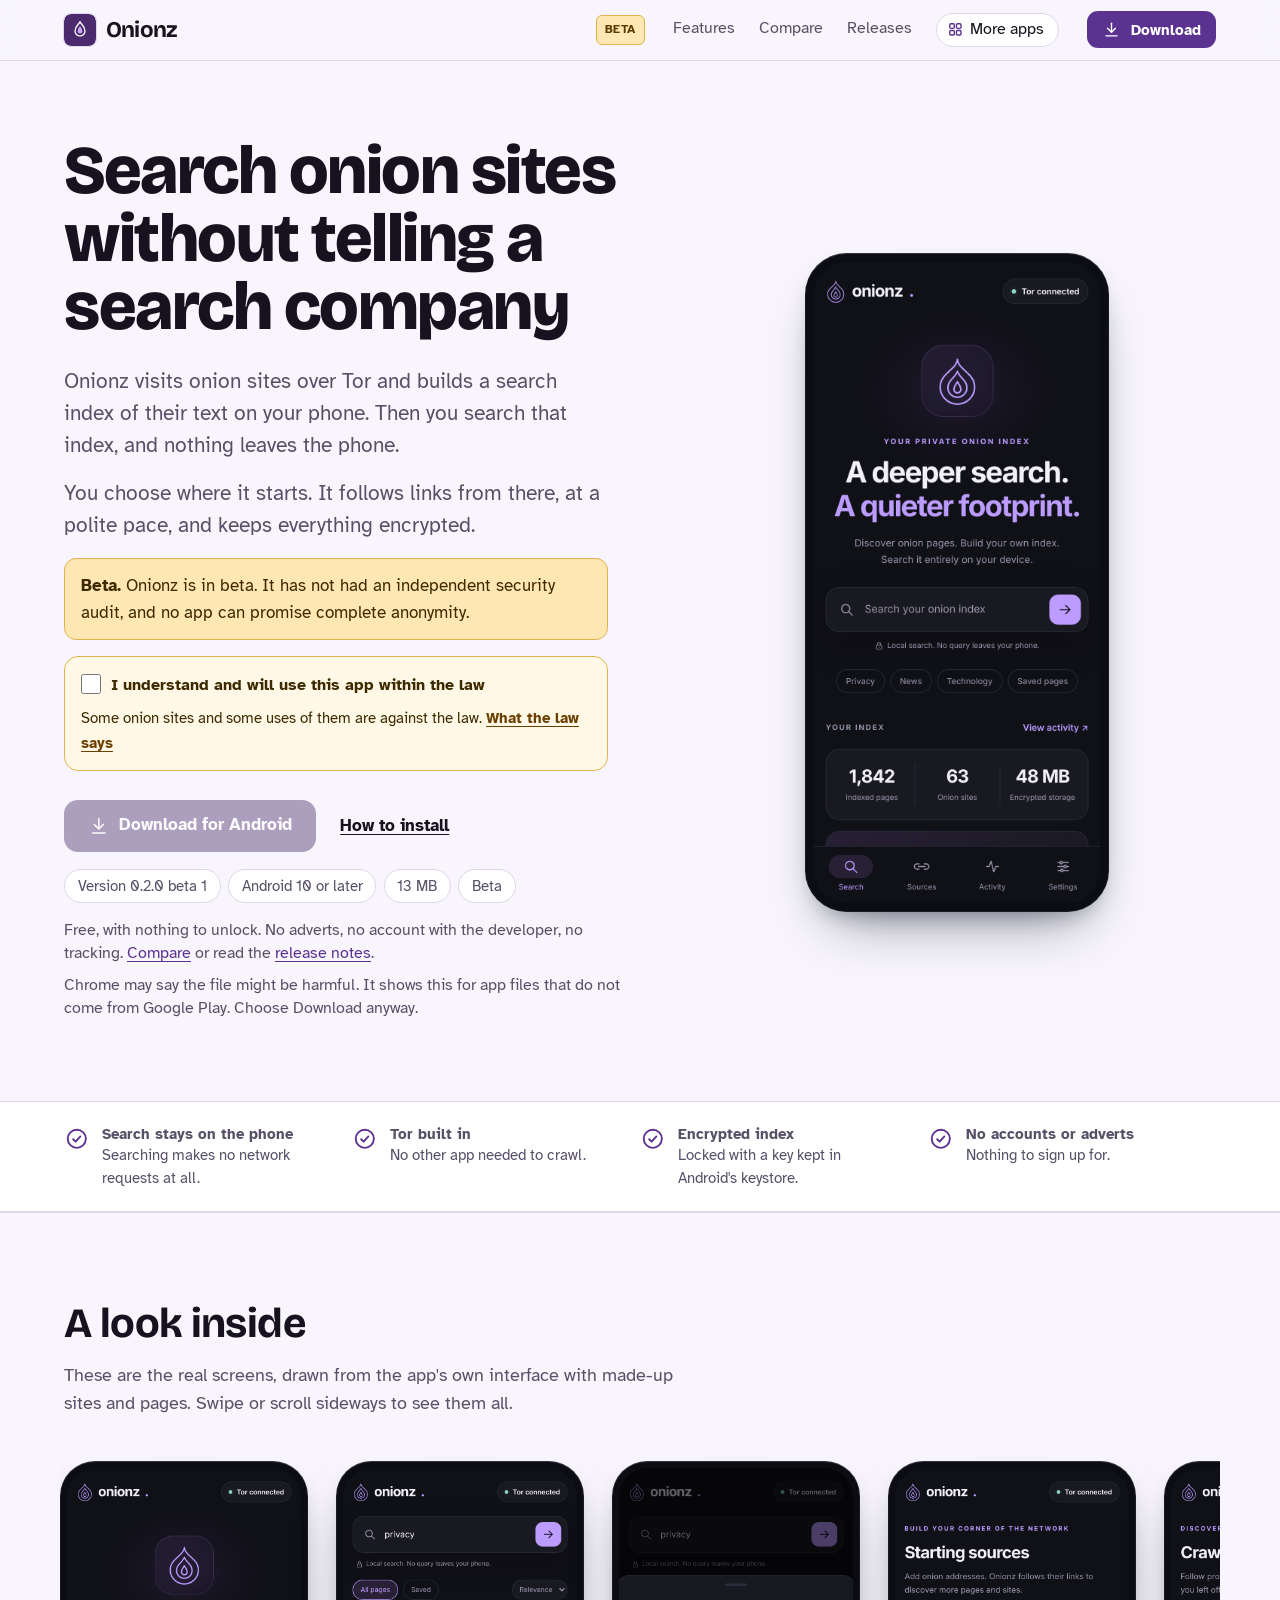
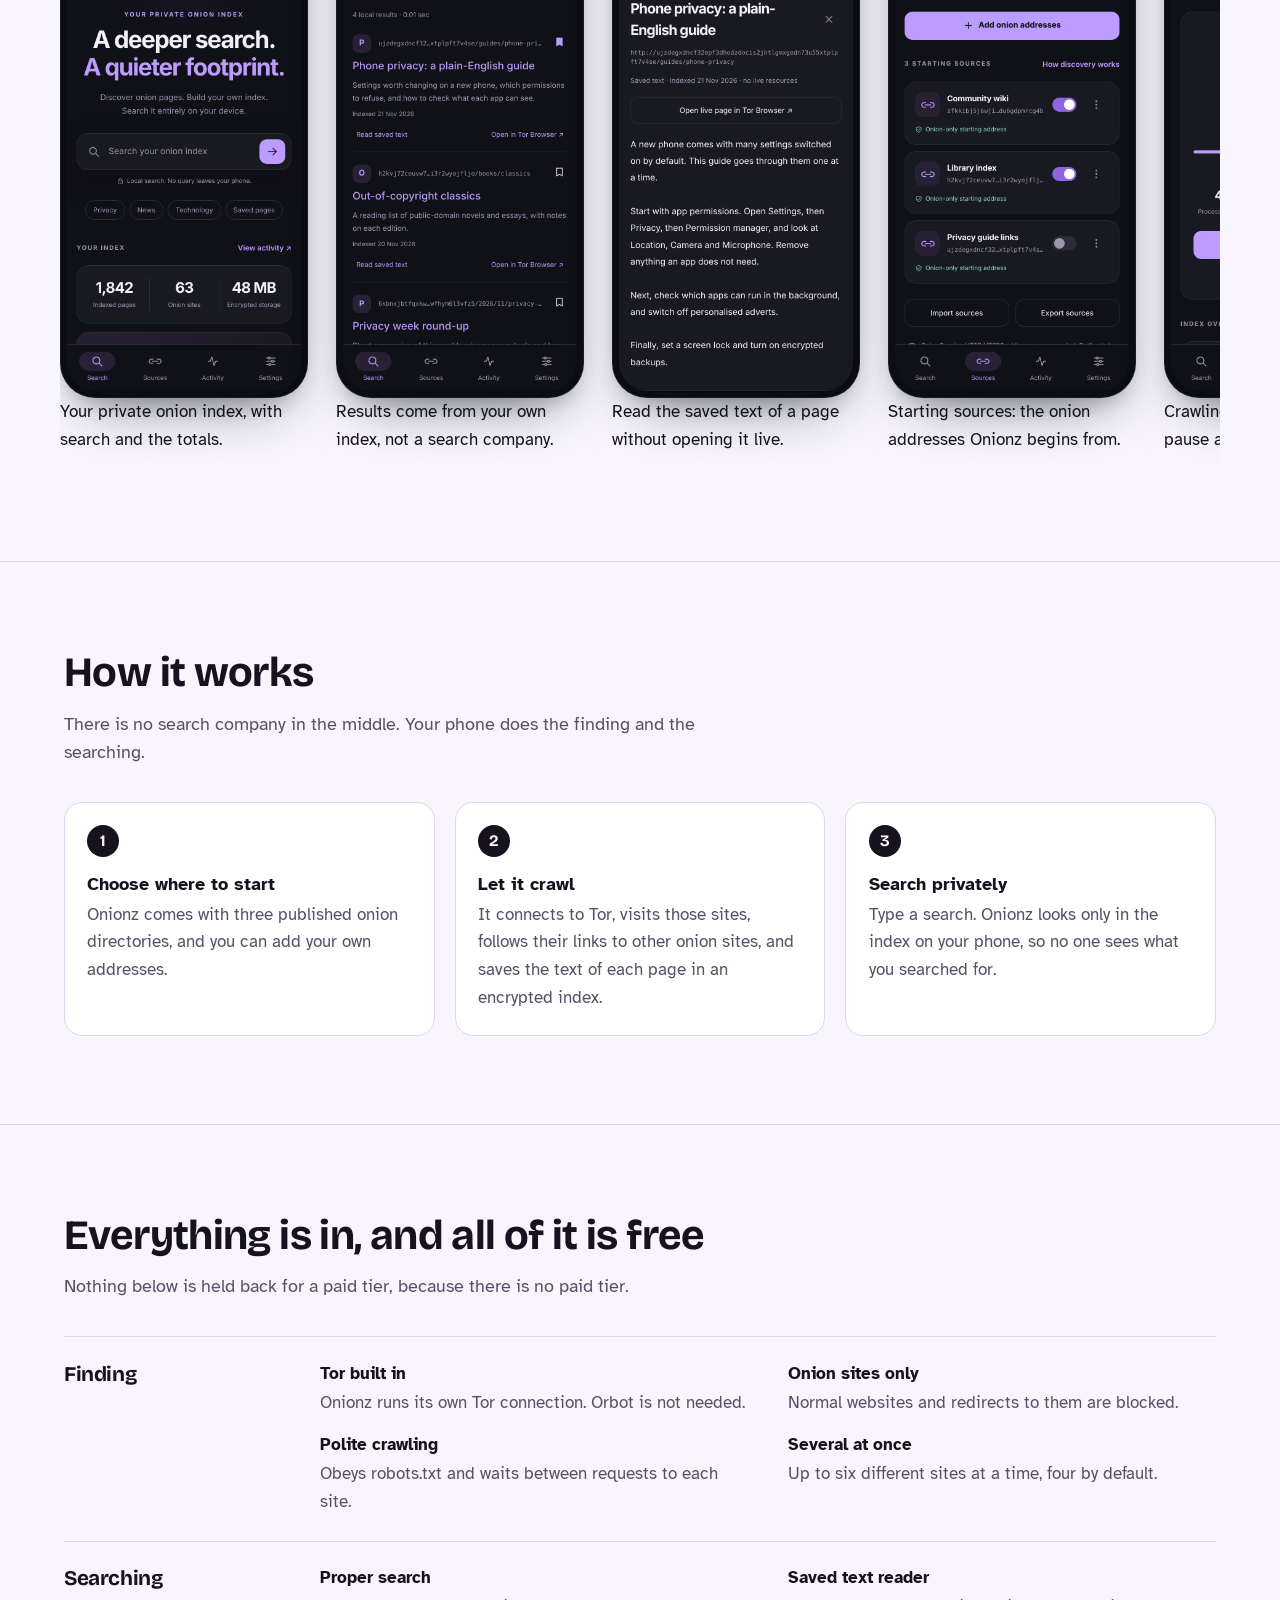
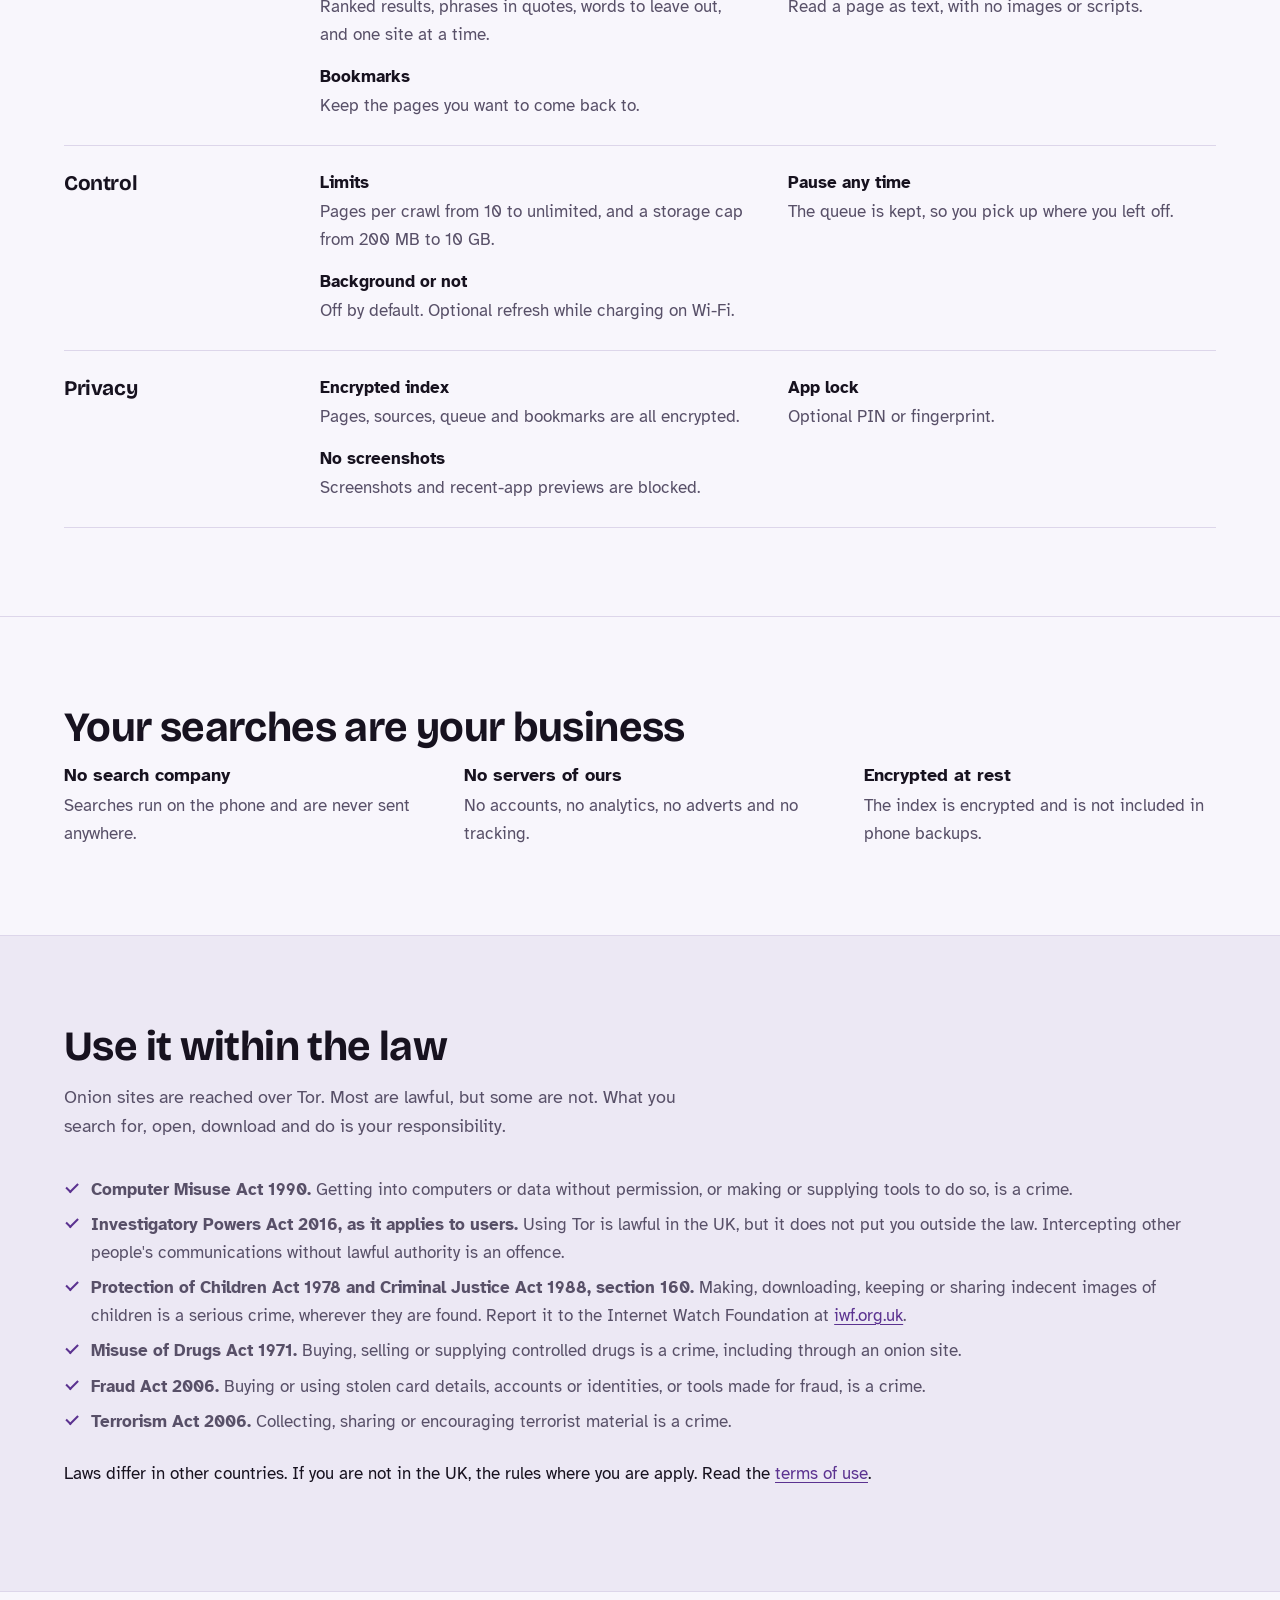
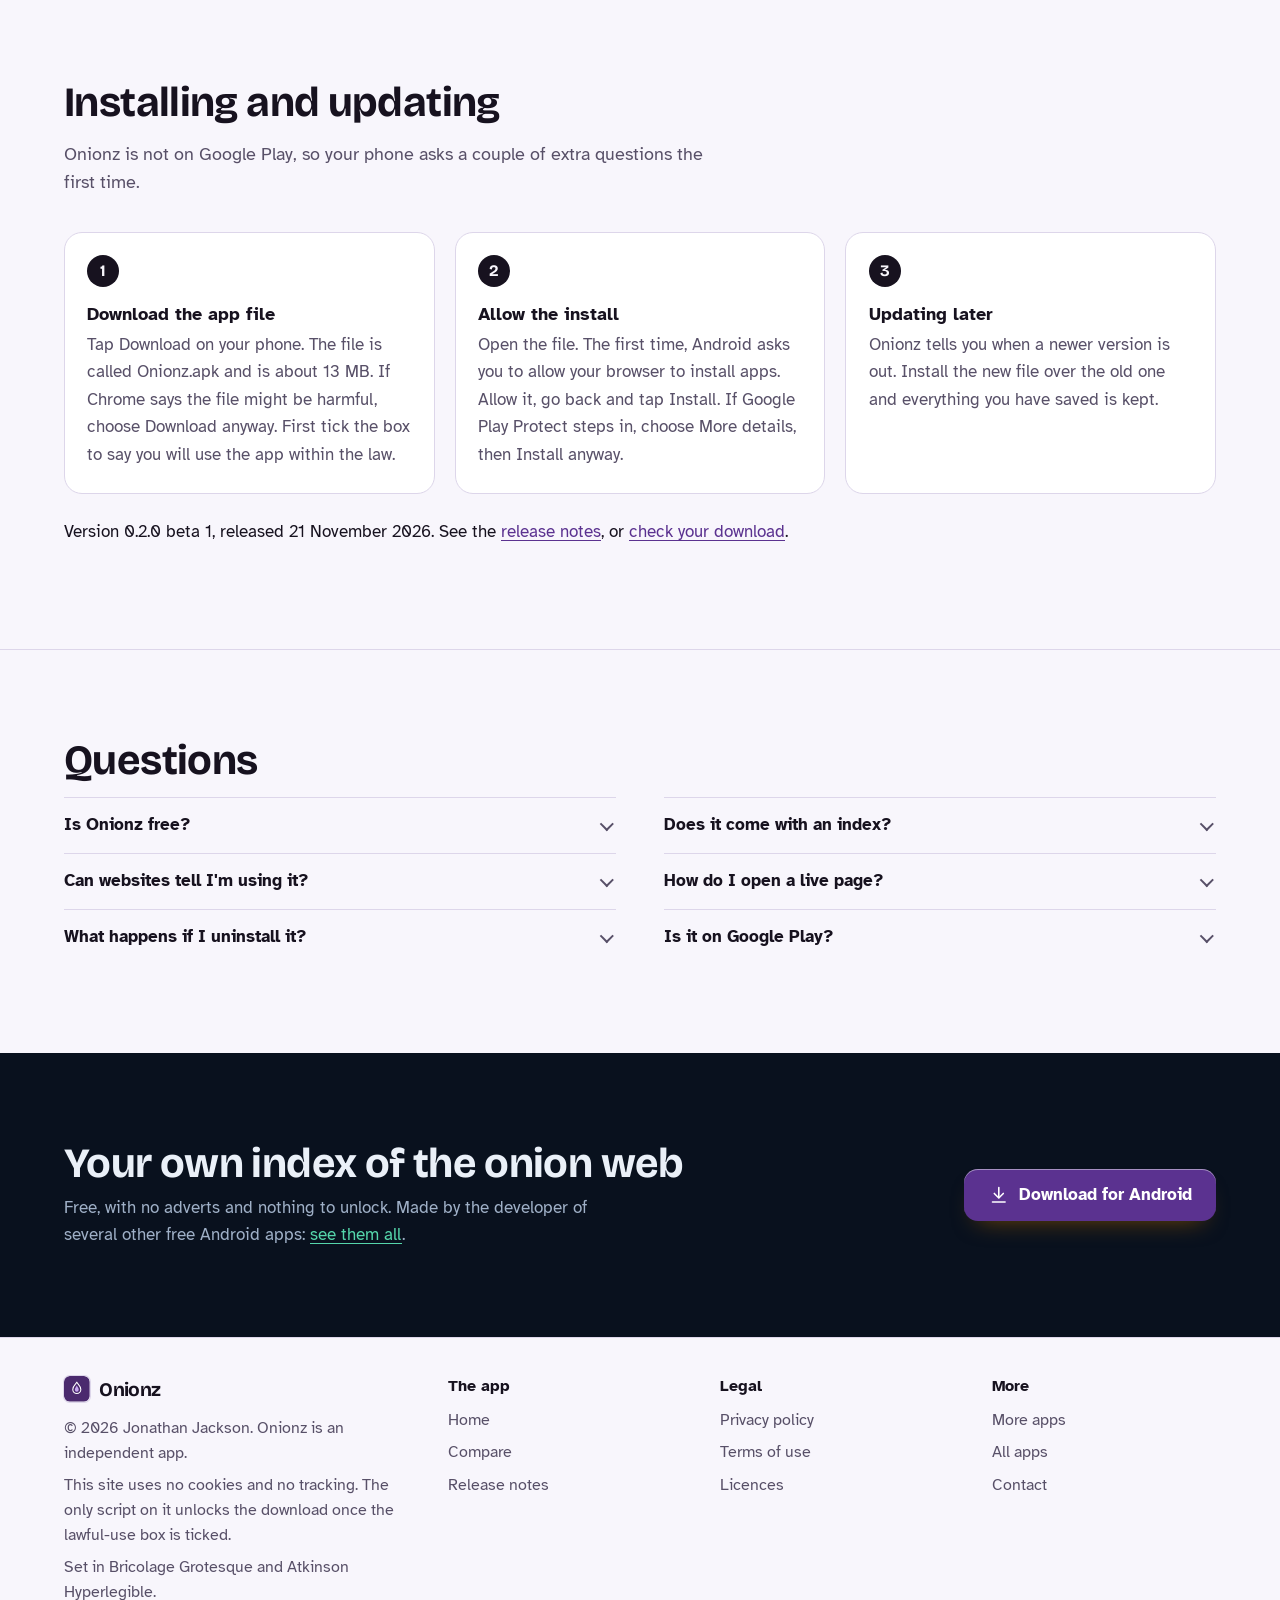
==== commit 8c450571: "Compare only where Onionz is better; call it a beta" ====
--- a/index.html
+++ b/index.html
@@ -4,7 +4,7 @@
 <meta charset="utf-8">
 <meta name="viewport" content="width=device-width, initial-scale=1">
 <title>Onionz: private onion search, on your phone</title>
-<meta name="description" content="Onionz builds your own search index of onion sites over Tor, on the phone itself, and searches it with no network requests. Encrypted, no accounts, no adverts. A test build.">
+<meta name="description" content="Onionz builds your own search index of onion sites over Tor, on the phone itself, and searches it with no network requests. Encrypted, no accounts, no adverts. In beta.">
 <meta name="author" content="Jonathan Jackson">
 <link rel="canonical" href="https://customgpter.github.io/onionz/">
 <meta name="theme-color" content="#f8f6fc" media="(prefers-color-scheme: light)">
@@ -12,7 +12,7 @@
 <meta property="og:type" content="website">
 <meta property="og:site_name" content="Onionz">
 <meta property="og:title" content="Onionz: private onion search, on your phone">
-<meta property="og:description" content="Onionz builds your own search index of onion sites over Tor, on the phone itself, and searches it with no network requests. Encrypted, no accounts, no adverts. A test build.">
+<meta property="og:description" content="Onionz builds your own search index of onion sites over Tor, on the phone itself, and searches it with no network requests. Encrypted, no accounts, no adverts. In beta.">
 <meta property="og:url" content="https://customgpter.github.io/onionz/">
 <meta property="og:image" content="https://customgpter.github.io/onionz/assets/og.png">
 <meta property="og:image:width" content="1200">
@@ -28,7 +28,7 @@
 <link rel="stylesheet" href="./assets/house.css?v=1">
 <link rel="stylesheet" href="./assets/apps-list.css?v=1">
 <script src="./assets/apps-list.js?v=1" defer></script>
-<script type="application/ld+json">{"@context":"https://schema.org","@type":"SoftwareApplication","name":"Onionz","url":"https://customgpter.github.io/onionz/","description":"Onionz builds your own search index of onion sites over Tor, on the phone itself, and searches it with no network requests. Encrypted, no accounts, no adverts. A test build.","applicationCategory":"UtilitiesApplication","operatingSystem":"Android 10 or later","softwareVersion":"0.2.0 beta 1","downloadUrl":"https://github.com/CustomGPTer/onionz/releases/download/v0.2.0-beta1/Onionz.apk","releaseNotes":"https://customgpter.github.io/onionz/releases.html","offers":{"@type":"Offer","price":"0","priceCurrency":"GBP"},"inLanguage":"en-GB","image":"https://customgpter.github.io/onionz/assets/og.png","featureList":["Tor built in","Onion sites only","Polite crawling","Several at once","Proper search","Saved text reader","Bookmarks","Limits","Pause any time","Background or not","Encrypted index","App lock"],"author":{"@type":"Person","name":"Jonathan Jackson"}}</script>
+<script type="application/ld+json">{"@context":"https://schema.org","@type":"SoftwareApplication","name":"Onionz","url":"https://customgpter.github.io/onionz/","description":"Onionz builds your own search index of onion sites over Tor, on the phone itself, and searches it with no network requests. Encrypted, no accounts, no adverts. In beta.","applicationCategory":"UtilitiesApplication","operatingSystem":"Android 10 or later","softwareVersion":"0.2.0 beta 1","downloadUrl":"https://github.com/CustomGPTer/onionz/releases/download/v0.2.0-beta1/Onionz.apk","releaseNotes":"https://customgpter.github.io/onionz/releases.html","offers":{"@type":"Offer","price":"0","priceCurrency":"GBP"},"inLanguage":"en-GB","image":"https://customgpter.github.io/onionz/assets/og.png","featureList":["Tor built in","Onion sites only","Polite crawling","Several at once","Proper search","Saved text reader","Bookmarks","Limits","Pause any time","Background or not","Encrypted index","App lock"],"author":{"@type":"Person","name":"Jonathan Jackson"}}</script>
 <script type="application/ld+json">{"@context":"https://schema.org","@type":"FAQPage","mainEntity":[{"@type":"Question","name":"Is Onionz free?","acceptedAnswer":{"@type":"Answer","text":"Yes. There is no paid version, no subscription and no adverts."}},{"@type":"Question","name":"Does it come with an index?","acceptedAnswer":{"@type":"Answer","text":"No. It starts empty. The starting sources are where it begins looking, not ready-made results. The first crawl can take a while, as Tor is slow."}},{"@type":"Question","name":"Can websites tell I'm using it?","acceptedAnswer":{"@type":"Answer","text":"Onion sites can see that a crawler is visiting, because Onionz says so. They cannot see your search."}},{"@type":"Question","name":"How do I open a live page?","acceptedAnswer":{"@type":"Answer","text":"Onionz shows the saved text. To open the live page, it hands the address to the official Tor Browser, which you install separately."}},{"@type":"Question","name":"What happens if I uninstall it?","acceptedAnswer":{"@type":"Answer","text":"The index is deleted with the app. It cannot be recovered."}},{"@type":"Question","name":"Is it on Google Play?","acceptedAnswer":{"@type":"Answer","text":"No. It is downloaded from this site as an Android app file. It needs Android 10 or later."}}]}</script>
 </head>
 <body>
@@ -46,9 +46,9 @@
 <div class="hero-copy">
 <h1>Search onion sites without telling a search company</h1>
 <p class="lede">Onionz visits onion sites over Tor and builds a search index of their text on your phone. Then you search that index, and nothing leaves the phone.</p><p class="lede">You choose where it starts. It follows links from there, at a polite pace, and keeps everything encrypted.</p>
-<p class="beta-note"><b>Test build.</b> This is a test build. It has not had an independent security audit, and no app can promise complete anonymity.</p>
+<p class="beta-note"><b>Beta.</b> Onionz is in beta. It has not had an independent security audit, and no app can promise complete anonymity.</p>
 <div class="gate-scope"><div class="law-box" data-gate><label><input type="checkbox"> I understand and will use this app within the law</label><p>Some onion sites and some uses of them are against the law. <a href="terms.html#law">What the law says</a></p><noscript><p>Turn on JavaScript to tick the box and download.</p></noscript></div><p class="get" id="download"><a class="button" data-href="https://github.com/CustomGPTer/onionz/releases/download/v0.2.0-beta1/Onionz.apk" aria-disabled="true" role="link" tabindex="-1"><svg class="ico" viewBox="0 0 24 24" aria-hidden="true"><path d="M12 4v11"/><path d="M7 10.5l5 5 5-5"/><path d="M5 20h14"/></svg>Download for Android</a><a class="aside" href="#install">How to install</a></p></div>
-<ul class="pills"><li>Version 0.2.0 beta 1</li><li>Android 10 or later</li><li>13 MB</li><li>Test build</li></ul>
+<ul class="pills"><li>Version 0.2.0 beta 1</li><li>Android 10 or later</li><li>13 MB</li><li>Beta</li></ul>
 <p class="facts">Free, with nothing to unlock. No adverts, no account with the developer, no tracking. <a href="compare.html">Compare</a> or read the <a href="releases.html">release notes</a>.</p>
 <p class="facts">Chrome may say the file might be harmful. It shows this for app files that do not come from Google Play. Choose Download anyway.</p>
 </div>
